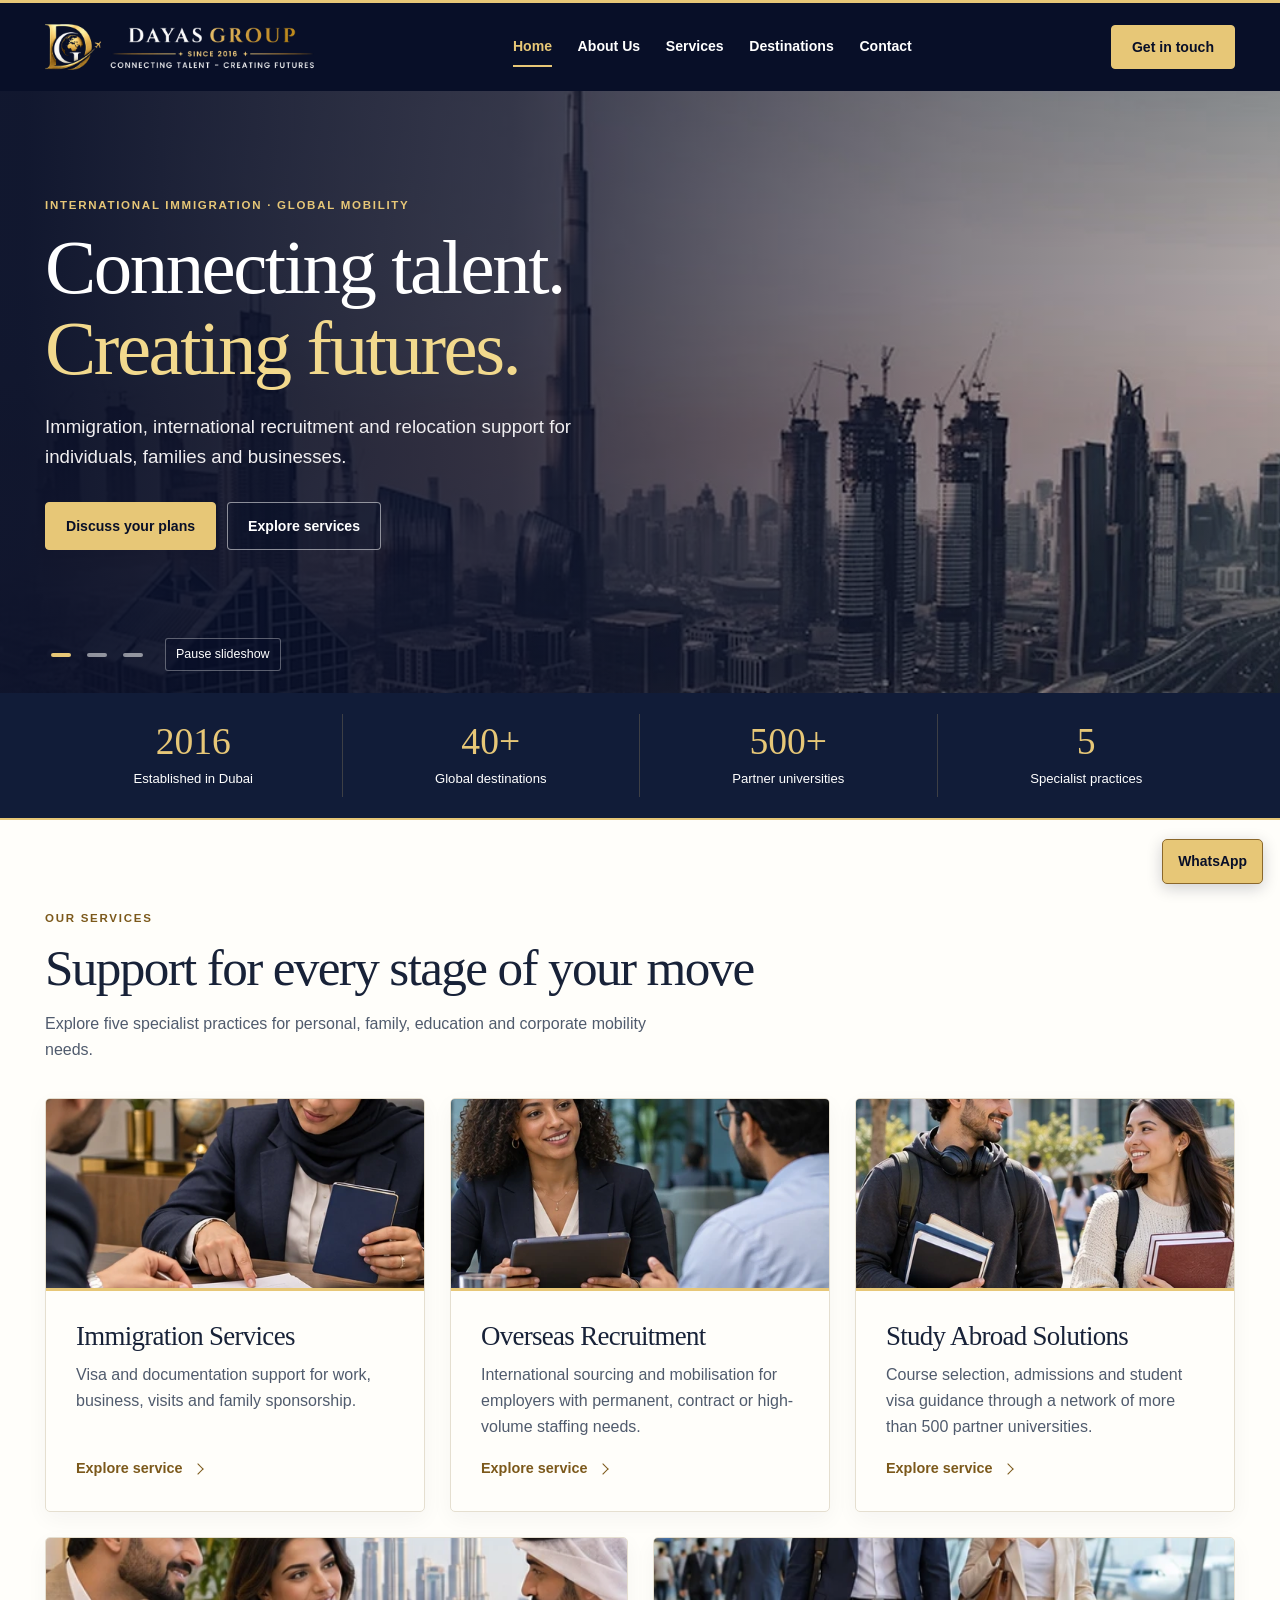
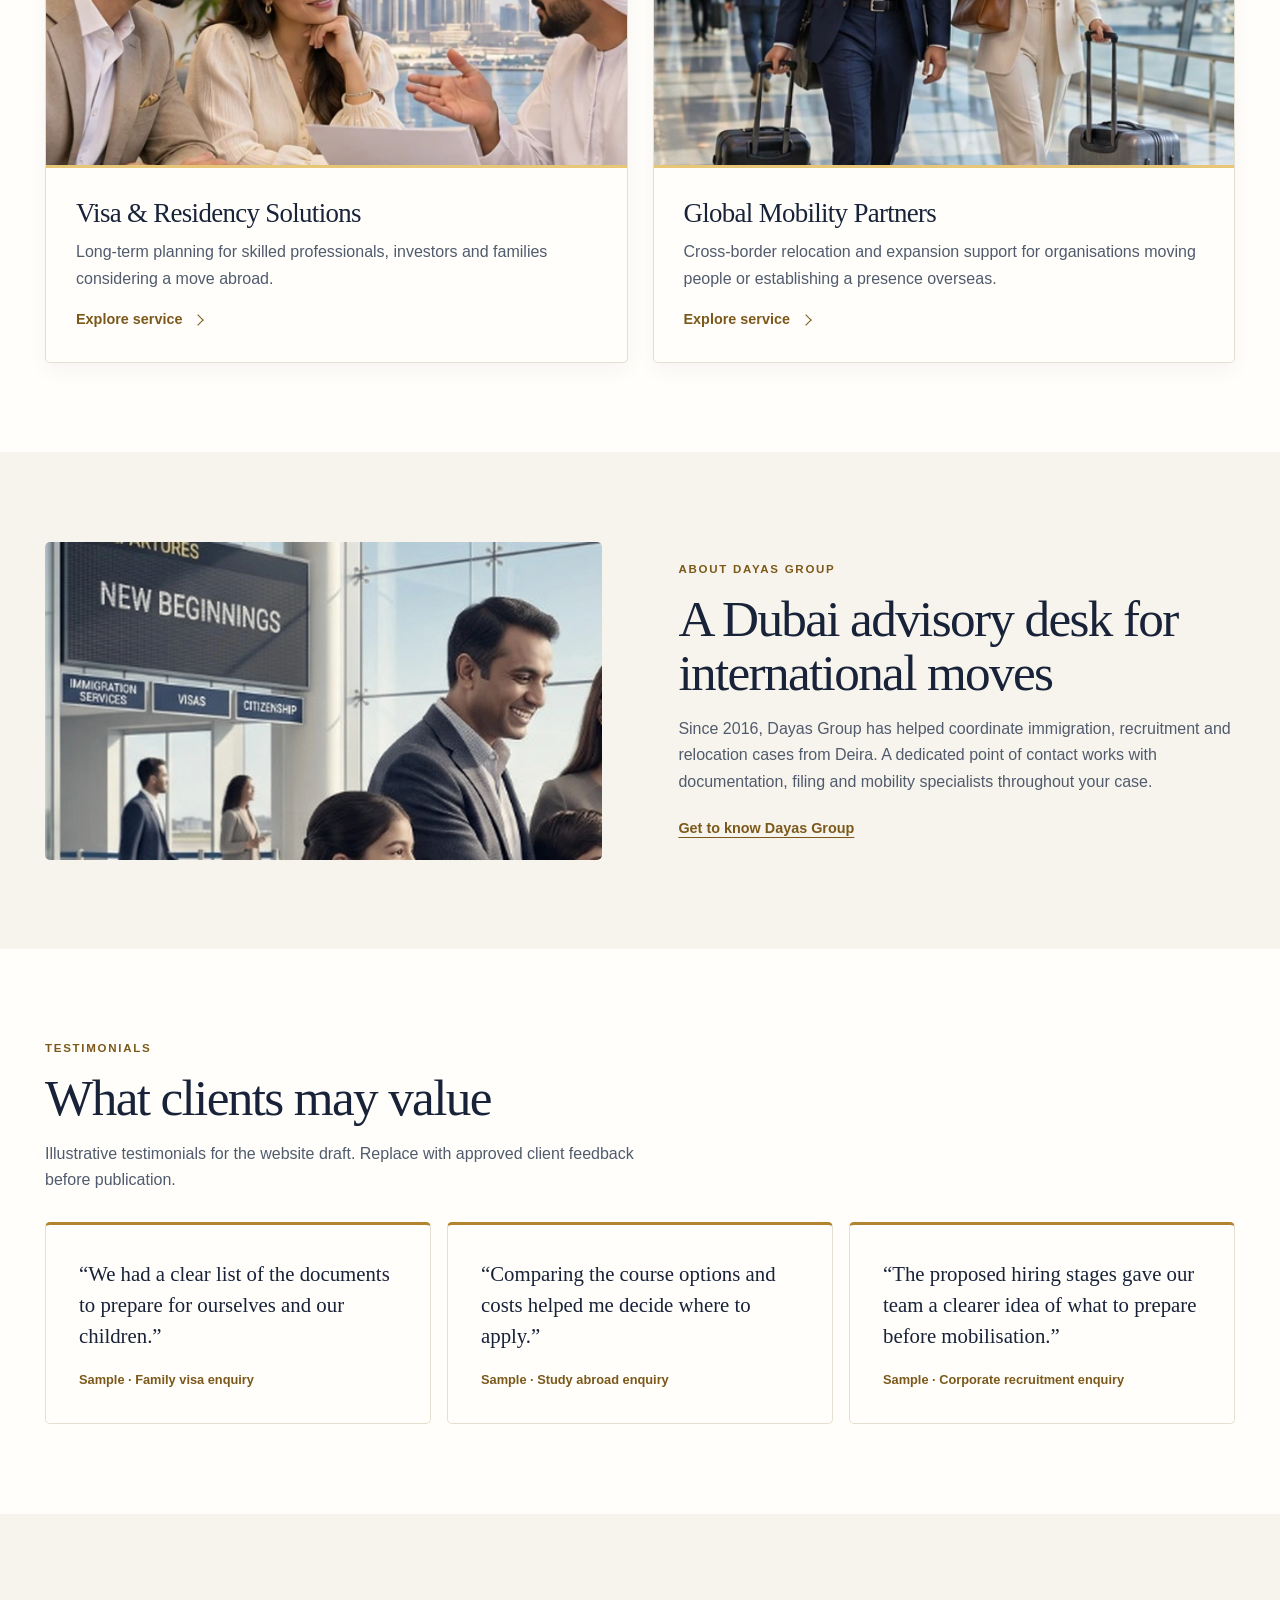
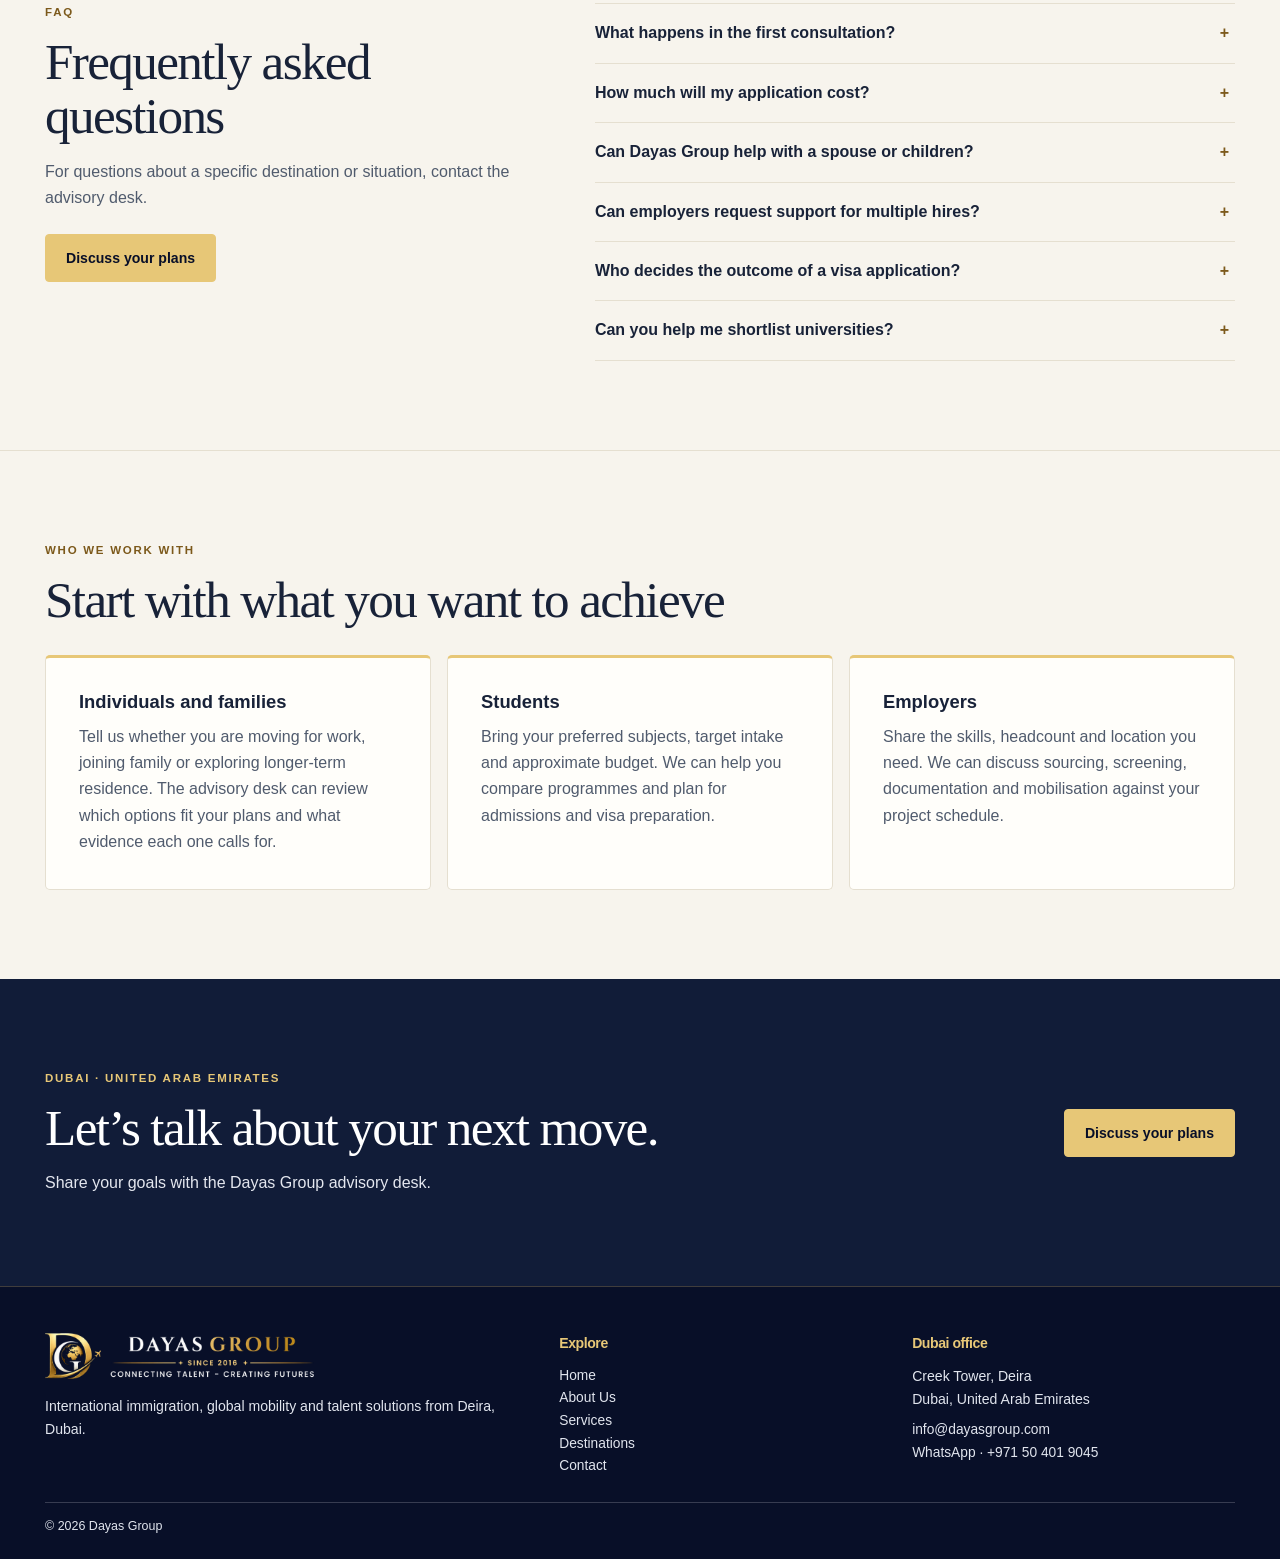
==== index.html @ 6173275f "Upload website files" ====
<!DOCTYPE html>
<html lang="en"><head><meta charset="utf-8"><meta name="viewport" content="width=device-width, initial-scale=1">
<title>Immigration, Recruitment &amp; Global Mobility | Dayas Group</title><meta name="description" content="Dayas Group provides immigration, overseas recruitment, study abroad, residency and global mobility support from Dubai.">
<meta name="theme-color" content="#080f28"><link rel="icon" href="assets/emblem.png"><link rel="stylesheet" href="styles.css"><script src="main.js" defer></script></head>
<body><a class="skip" href="#main">Skip to content</a>
<header class="header"><div class="wrap header-inner"><a class="brand" href="index.html"><img src="assets/logo.png" alt="Dayas Group" width="300" height="50"></a>
<button class="menu" type="button" aria-expanded="false" aria-controls="navigation">Menu</button>
<nav id="navigation" aria-label="Main navigation"><a href="index.html" aria-current="page">Home</a><a href="about.html">About Us</a><a href="services.html">Services</a><a href="destinations.html">Destinations</a><a href="contact.html">Contact</a></nav><a class="button header-cta" href="contact.html">Get in touch</a></div></header>
<main id="main"><section class="hero" aria-label="Dayas Group highlights" aria-roledescription="carousel"><div class="slide photo-dubai"><div class="wrap hero-content"><p class="eyebrow">International immigration · Global mobility</p><h1>Connecting talent.<br><em>Creating futures.</em></h1><p class="hero-copy">Immigration, international recruitment and relocation support for individuals, families and businesses.</p><div class="actions"><a class="button" href="contact.html">Discuss your plans</a><a class="button outline" href="services.html">Explore services</a></div></div></div><div class="slide photo-study" hidden><div class="wrap hero-content"><p class="eyebrow">Study abroad</p><h2>Find a university<br><em>that fits.</em></h2><p class="hero-copy">Explore courses, admissions and student visa support through a network of more than 500 partner universities.</p><div class="actions"><a class="button" href="contact.html">Discuss your plans</a><a class="button outline" href="services.html">Explore services</a></div></div></div><div class="slide photo-mobility" hidden><div class="wrap hero-content"><p class="eyebrow">Corporate mobility</p><h2>Move your team<br><em>across borders.</em></h2><p class="hero-copy">Coordinate international hiring, employee transfers and arrival support from a single advisory desk.</p><div class="actions"><a class="button" href="contact.html">Discuss your plans</a><a class="button outline" href="services.html">Explore services</a></div></div></div><div class="wrap slide-controls" hidden><div class="dots"><button type="button" data-slide="0" aria-label="Immigration and mobility"></button><button type="button" data-slide="1" aria-label="Study abroad"></button><button type="button" data-slide="2" aria-label="Corporate mobility"></button></div><button class="pause" type="button">Pause slideshow</button></div></section><section class="stats" aria-label="Dayas Group at a glance"><div class="wrap"><div><strong>2016</strong><span>Established in Dubai</span></div><div><strong>40+</strong><span>Global destinations</span></div><div><strong>500+</strong><span>Partner universities</span></div><div><strong>5</strong><span>Specialist practices</span></div></div></section><section class="section "><div class="wrap"><p class="eyebrow">Our services</p><h2>Support for every stage of your move</h2><p class="intro">Explore five specialist practices for personal, family, education and corporate mobility needs.</p><div class="practice-grid"><a class="practice-card" href="services.html#immigration"><img src="assets/practice-immigration.webp" alt="Passport and paperwork at an advisory desk" loading="lazy"><div class="practice-body"><h3>Immigration Services</h3><p>Visa and documentation support for work, business, visits and family sponsorship.</p><span>Explore service</span></div></a><a class="practice-card" href="services.html#recruitment"><img src="assets/practice-recruitment.webp" alt="Recruiter interviewing a candidate" loading="lazy"><div class="practice-body"><h3>Overseas Recruitment</h3><p>International sourcing and mobilisation for employers with permanent, contract or high-volume staffing needs.</p><span>Explore service</span></div></a><a class="practice-card" href="services.html#education"><img src="assets/practice-education.webp" alt="International students on a university campus" loading="lazy"><div class="practice-body"><h3>Study Abroad Solutions</h3><p>Course selection, admissions and student visa guidance through a network of more than 500 partner universities.</p><span>Explore service</span></div></a><a class="practice-card" href="services.html#residency"><img src="assets/practice-residency.webp" alt="Couple discussing residency paperwork with an adviser" loading="lazy"><div class="practice-body"><h3>Visa &amp; Residency Solutions</h3><p>Long-term planning for skilled professionals, investors and families considering a move abroad.</p><span>Explore service</span></div></a><a class="practice-card" href="services.html#mobility"><img src="assets/practice-mobility.webp" alt="Business travellers walking through an airport" loading="lazy"><div class="practice-body"><h3>Global Mobility Partners</h3><p>Cross-border relocation and expansion support for organisations moving people or establishing a presence overseas.</p><span>Explore service</span></div></a></div></div></section><section class="section soft"><div class="wrap"><div class="split"><img loading="lazy" src="assets/mobility.webp" alt="Travellers arriving at an international airport"><div><p class="eyebrow">About Dayas Group</p><h2>A Dubai advisory desk for international moves</h2><p class="intro">Since 2016, Dayas Group has helped coordinate immigration, recruitment and relocation cases from Deira. A dedicated point of contact works with documentation, filing and mobility specialists throughout your case.</p><a class="text-link" href="about.html">Get to know Dayas Group</a></div></div></div></section><section class="section "><div class="wrap"><p class="eyebrow">Testimonials</p><h2>What clients may value</h2><p class="intro">Illustrative testimonials for the website draft. Replace with approved client feedback before publication.</p><div class="quote-grid"><figure><blockquote>“We had a clear list of the documents to prepare for ourselves and our children.”</blockquote><figcaption>Sample · Family visa enquiry</figcaption></figure><figure><blockquote>“Comparing the course options and costs helped me decide where to apply.”</blockquote><figcaption>Sample · Study abroad enquiry</figcaption></figure><figure><blockquote>“The proposed hiring stages gave our team a clearer idea of what to prepare before mobilisation.”</blockquote><figcaption>Sample · Corporate recruitment enquiry</figcaption></figure></div></div></section><section class="section soft"><div class="wrap"><div class="faq-grid"><div><p class="eyebrow">FAQ</p><h2>Frequently asked questions</h2><p class="intro">For questions about a specific destination or situation, contact the advisory desk.</p><a class="button" href="contact.html">Discuss your plans</a></div><div class="accordions"><details><summary>What happens in the first consultation?</summary><p>The advisory desk asks about your destination, plans and background, then identifies what information is needed to assess suitable options.</p></details><details><summary>How much will my application cost?</summary><p>Costs depend on the route and the documentation involved. The proposed scope and the professional, government and third-party charges are outlined in writing before engagement.</p></details><details><summary>Can Dayas Group help with a spouse or children?</summary><p>Yes. The team can assess sponsorship or dependant options and explain the documents required for the destination you are considering.</p></details><details><summary>Can employers request support for multiple hires?</summary><p>Yes. The recruitment practice handles individual searches, specialist contract roles and larger workforce mobilisation assignments.</p></details><details><summary>Who decides the outcome of a visa application?</summary><p>The relevant authority makes the final decision. Timing depends on the route, completeness of the evidence and the authority’s processing schedule.</p></details><details><summary>Can you help me shortlist universities?</summary><p>Yes. The team can help compare programmes based on academic background, study plans and budget, then guide you through admissions and visa documentation.</p></details></div></div></div></section><section class="section soft"><div class="wrap"><p class="eyebrow">Who we work with</p><h2>Start with what you want to achieve</h2><div class="three editorial-grid"><article><h3>Individuals and families</h3><p>Tell us whether you are moving for work, joining family or exploring longer-term residence. The advisory desk can review which options fit your plans and what evidence each one calls for.</p></article><article><h3>Students</h3><p>Bring your preferred subjects, target intake and approximate budget. We can help you compare programmes and plan for admissions and visa preparation.</p></article><article><h3>Employers</h3><p>Share the skills, headcount and location you need. We can discuss sourcing, screening, documentation and mobilisation against your project schedule.</p></article></div></div></section><section class="section dark"><div class="wrap"><div class="callout"><div><p class="eyebrow">Dubai · United Arab Emirates</p><h2>Let’s talk about your next move.</h2><p class="intro">Share your goals with the Dayas Group advisory desk.</p></div><a class="button" href="contact.html">Discuss your plans</a></div></div></section></main>
<footer class="footer"><div class="wrap"><div class="footer-grid"><div><a class="brand" href="index.html"><img src="assets/logo.png" alt="Dayas Group" width="300" height="50"></a><p>International immigration, global mobility and talent solutions from Deira, Dubai.</p></div><div><h2>Explore</h2><nav aria-label="Footer navigation"><a href="index.html" aria-current="page">Home</a><a href="about.html">About Us</a><a href="services.html">Services</a><a href="destinations.html">Destinations</a><a href="contact.html">Contact</a></nav></div><div><h2>Dubai office</h2><p>Creek Tower, Deira<br>Dubai, United Arab Emirates</p><a href="mailto:info@dayasgroup.com">info@dayasgroup.com</a><a href="https://wa.me/971504019045" target="_blank" rel="noopener">WhatsApp · +971 50 401 9045</a></div></div><div class="footer-end">© <span data-year>2026</span> Dayas Group</div></div></footer>
<aside class="quick" aria-label="Quick contact"><a class="quick-call" href="tel:+971504019045">Call now</a><a href="https://wa.me/971504019045" target="_blank" rel="noopener">WhatsApp</a></aside>
</body></html>
---- styles.css ----
:root {
  --navy: #080f28;
  --navy-light: #111c38;
  --gold: #e7c777;
  --gold-deep: #7c591b;
  --ink: #182238;
  --muted: #505b6d;
  --paper: #fffefa;
  --soft: #f7f4ed;
  --line: #e5dfd0;
  --max: 1190px;
}
* { box-sizing: border-box; }
[hidden] { display: none !important; }
html { scroll-behavior: smooth; }
body { margin: 0; color: var(--ink); background: var(--paper); font-family: "DM Sans", Arial, sans-serif; line-height: 1.65; }
img { display: block; max-width: 100%; }
a { color: inherit; }
button, input, select, textarea { font: inherit; }
button { cursor: pointer; }
:focus-visible { outline: 3px solid #b38430; outline-offset: 4px; }
.wrap { width: min(calc(100% - 64px), var(--max)); margin-inline: auto; }
.skip { position: fixed; z-index: 8; top: 8px; left: 8px; background: white; padding: 10px 16px; transform: translateY(-160%); }
.skip:focus { transform: none; }
.header { background: var(--navy); color: #fff; border-top: 3px solid var(--gold); position: relative; z-index: 3; }
.header-inner { display: flex; align-items: center; justify-content: space-between; gap: 22px; min-height: 88px; }
.brand { display: inline-block; }
.brand img { width: clamp(190px, 21vw, 270px); height: auto; }
.header nav { display: flex; gap: clamp(14px, 2vw, 30px); }
.header nav a { position: relative; text-decoration: none; font-size: .88rem; font-weight: 600; padding: 12px 0; white-space: nowrap; }
.header nav a:hover, .header nav a[aria-current] { color: var(--gold); }
.header nav a[aria-current]::after { content: ""; position: absolute; height: 2px; background: var(--gold); bottom: 4px; left: 0; right: 0; }
.menu { display: none; background: transparent; border: 1px solid #ffffff45; color: white; border-radius: 4px; padding: 8px 12px; }
.button { display: inline-flex; gap: 12px; justify-content: center; align-items: center; background: var(--gold); color: var(--navy); padding: 12px 20px; min-height: 48px; border: 1px solid var(--gold); border-radius: 4px; font-weight: 700; font-size: .88rem; text-decoration: none; line-height: 1.3; }
.button:hover { background: #f7dfa2; border-color: #f7dfa2; }
.button.outline { background: #080f2855; color: #fff; border-color: #ffffff85; }
.button.outline:hover { background: #080f28bb; }
.header-cta { white-space: nowrap; min-height: 42px; }
h1, h2, h3, p, figure { margin: 0; }
h1, h2 { font-family: "Cormorant Garamond", Georgia, serif; font-weight: 500; line-height: 1.05; letter-spacing: -.032em; }
h1, .hero h2 { font-size: clamp(3rem, 6vw, 6.1rem); }
h2 { font-size: clamp(2.1rem, 4vw, 3.65rem); }
h3 { line-height: 1.24; font-size: 1.15rem; }
p + p { margin-top: 14px; }
.eyebrow { color: var(--gold-deep); text-transform: uppercase; letter-spacing: .15em; font-weight: 800; font-size: .72rem; margin-bottom: 13px; }
.intro { color: var(--muted); max-width: 68ch; margin-top: 16px; }
.hero { position: relative; background: var(--navy); color: #fff; }
.photo-dubai { --photo: url("assets/dubai.webp"); }
.photo-study { --photo: url("assets/study.webp"); }
.photo-mobility { --photo: url("assets/mobility.webp"); }
.slide, .page-hero { background: linear-gradient(90deg,#080f28f5 2%,#080f28cb 40%,#080f2868 75%,#080f2838), var(--photo) center / cover no-repeat; }
.slide { min-height: clamp(530px, 47vw, 710px); display: flex; align-items: center; }
.hero-content { padding-block: 68px 105px; }
.hero em { color: #f2d98d; font-style: normal; }
.hero .eyebrow, .page-hero .eyebrow, .dark .eyebrow { color: var(--gold); }
.hero-copy, .page-hero p:last-child { color: #f0eef0; max-width: 53ch; margin-top: 22px; font-size: clamp(1rem, 1.5vw, 1.17rem); }
.actions { display: flex; flex-wrap: wrap; gap: 11px; margin-top: 29px; }
.slide-controls { position: absolute; bottom: 21px; left: 50%; transform: translateX(-50%); display: flex; align-items: center; gap: 16px; }
.dots { display: flex; gap: 4px; }
.dots button { width: 32px; height: 34px; display: grid; place-items: center; padding: 0; background: transparent; border: 0; }
.dots button::before { content: ""; width: 20px; height: 4px; background: #ffffff88; border-radius: 3px; }
.dots button[aria-current="true"]::before { background: var(--gold); }
.pause { color: white; background: #080f2880; border: 1px solid #ffffff55; border-radius: 3px; padding: 5px 10px; font-size: .78rem; }
.page-hero { color: white; padding-block: clamp(66px, 10vw, 135px); }
.page-hero h1 { max-width: 950px; font-size: clamp(2.85rem, 5.5vw, 5.3rem); }
.stats { background: var(--navy-light); color: white; border-bottom: 2px solid var(--gold); }
.stats .wrap { display: grid; grid-template-columns: repeat(4, 1fr); padding-block: 21px; }
.stats .wrap > div { padding: 7px 20px; border-right: 1px solid #e7c77735; text-align: center; }
.stats .wrap > div:last-child { border: 0; }
.stats strong, .stats span { display: block; }
.stats strong { font: 2.35rem/1.1 Georgia, serif; color: var(--gold); }
.stats span { margin-top: 6px; font-size: .82rem; }
.section { padding-block: clamp(48px, 7vw, 96px); }
.soft { background: var(--soft); }
.dark { color: white; background: var(--navy-light); }
.dark .intro { color: #e4e7ef; }
.practice-grid, .quote-grid, .region-grid, .two, .three { display: grid; gap: 16px; margin-top: 28px; }
.practice-grid { grid-template-columns: repeat(6, 1fr); }
.practice-card { grid-column: span 2; text-decoration: none; display: flex; flex-direction: column; min-height: 180px; }
.practice-card:nth-child(n+4) { grid-column: span 3; }
.practice-card, .region-grid article, .two article, .three article, figure, .enquiry { border: 1px solid var(--line); background: var(--paper); border-radius: 5px; padding: clamp(18px, 2.6vw, 33px); }
.practice-card:hover { border-color: #b38430; background: var(--soft); }
.practice-card p, .region-grid p, .two p, .three p, .steps p, .service-detail p { color: var(--muted); margin-top: 10px; }
.practice-card span { margin-top: auto; padding-top: 16px; }
.text-link, .practice-card span { color: var(--gold-deep); font-weight: 750; font-size: .9rem; text-underline-offset: 4px; }
.split, .faq-grid, .contact-grid, .callout, .service-detail { display: grid; grid-template-columns: 1fr 1fr; align-items: center; gap: clamp(24px, 6vw, 78px); }
.split img { width: 100%; aspect-ratio: 1.75; object-fit: cover; border-radius: 5px; }
.split .text-link, .split .button, .faq-grid .button { margin-top: 22px; display: inline-flex; }
.split p:not(.eyebrow) { color: var(--muted); }
.quote-grid, .three { grid-template-columns: repeat(3, 1fr); }
figure { border-top: 3px solid #b38430; }
blockquote { margin: 0; font: 1.3rem/1.5 Georgia, serif; }
figcaption { margin-top: 18px; color: var(--gold-deep); font-size: .8rem; font-weight: 700; }
.faq-grid { align-items: start; grid-template-columns: .85fr 1.15fr; }
details { border-bottom: 1px solid var(--line); }
details:first-child { border-top: 1px solid var(--line); }
summary { position: relative; list-style: none; cursor: pointer; font-weight: 700; padding: 16px 32px 16px 0; }
summary::-webkit-details-marker { display: none; }
summary::after { content: "+"; position: absolute; right: 6px; color: var(--gold-deep); }
details[open] summary::after { content: "−"; }
details p { color: var(--muted); padding-bottom: 17px; }
.callout { grid-template-columns: 1fr auto; }
.two { grid-template-columns: repeat(2, 1fr); margin-top: 0; }
.two h2 { font-size: clamp(1.8rem, 3vw, 2.5rem); }
.steps { padding-left: 24px; margin: 28px 0 0; display: grid; gap: 18px; }
.steps li { padding: 0 0 16px 12px; border-bottom: 1px solid var(--line); }
.steps li::marker { color: var(--gold-deep); font-weight: 800; }
.jump { display: flex; flex-wrap: wrap; gap: 9px; margin-bottom: 24px; }
.jump a { text-decoration: none; font-weight: 700; font-size: .86rem; padding: 8px 12px; background: var(--soft); border: 1px solid var(--line); border-radius: 4px; }
.jump a:hover { border-color: #b38430; }
.service-detail { border-top: 1px solid var(--line); padding: 30px 0; align-items: start; scroll-margin-top: 20px; }
.service-detail:last-child { border-bottom: 1px solid var(--line); }
.service-detail h2 { font-size: clamp(1.85rem, 3vw, 2.7rem); }
.service-detail ul { padding-left: 20px; }
.region-grid { grid-template-columns: repeat(4, 1fr); }
.contact-grid { grid-template-columns: .85fr 1.15fr; align-items: start; }
address { display: grid; gap: 5px; font-style: normal; margin: 20px 0; overflow-wrap: anywhere; }
address strong:not(:first-child) { margin-top: 10px; }
.enquiry h2 { font-size: clamp(1.8rem, 3vw, 2.5rem); }
.enquiry p { margin-top: 12px; color: var(--muted); }
.enquiry label { display: block; font-weight: 700; font-size: .9rem; margin-top: 14px; min-width: 0; }
.enquiry input, .enquiry textarea, .enquiry select { display: block; width: 100%; margin-top: 5px; padding: 9px 11px; background: white; color: var(--ink); border: 1px solid #aca89e; border-radius: 4px; }
.enquiry textarea { resize: vertical; }
.enquiry button { margin-top: 16px; }
.form-row { display: grid; grid-template-columns: 1fr 1fr; gap: 12px; }
.footer { padding: 46px 0 22px; background: var(--navy); color: #e1e5ee; border-top: 1px solid #e7c77740; }
.footer-grid { display: grid; grid-template-columns: 1.5fr 1fr 1fr; gap: 30px; }
.footer h2 { font: 700 .88rem/1.5 Arial, sans-serif; color: var(--gold); margin-bottom: 10px; }
.footer a:not(.brand) { display: block; font-size: .86rem; text-decoration: none; overflow-wrap: anywhere; }
.footer a:hover { color: var(--gold); }
.footer p { font-size: .88rem; margin: 8px 0; }
.footer-end { margin-top: 24px; padding-top: 13px; border-top: 1px solid #ffffff30; font-size: .78rem; }
.quick { display: flex; gap: 8px; position: fixed; z-index: 4; right: 17px; bottom: max(16px, env(safe-area-inset-bottom)); }
.quick a { padding: 10px 15px; min-height: 44px; background: var(--gold); border: 1px solid #8b682b; color: var(--navy); border-radius: 5px; box-shadow: 0 4px 16px #080f2833; text-decoration: none; font-size: .87rem; font-weight: 800; white-space: nowrap; }
.quick .quick-call { display: none; background: var(--navy); color: white; }
@media (max-width: 1024px) {
  body { padding-bottom: 73px; background: var(--navy); }
  main { background: var(--paper); }
  .header-cta { display: none; }
  .quick .quick-call { display: inline-flex; align-items: center; }
  .region-grid { grid-template-columns: repeat(2, 1fr); }
}
@media (max-width: 760px) {
  .wrap { width: calc(100% - 36px); }
  .header-inner { min-height: 72px; flex-wrap: wrap; }
  .header nav { width: 100%; flex-wrap: wrap; gap: 8px 18px; }
  .js .menu { display: block; }
  .js .header nav { display: none; position: absolute; inset: 100% 0 auto; padding: 10px 18px 17px; background: var(--navy); border-bottom: 1px solid var(--gold); }
  .js .header nav.open { display: grid; }
  .header nav a { padding: 9px 6px; }
  .header nav a[aria-current]::after { right: auto; width: 30px; left: 6px; }
  .slide, .page-hero { background-image: linear-gradient(90deg,#080f28ee,#080f28a0), var(--photo); }
  .slide { min-height: 505px; }
  .stats .wrap { grid-template-columns: repeat(2, 1fr); gap: 13px 0; }
  .stats .wrap > div:nth-child(2) { border: 0; }
  .practice-grid, .quote-grid, .two, .three, .split, .faq-grid, .contact-grid, .service-detail, .callout { grid-template-columns: 1fr; }
  .practice-card, .practice-card:nth-child(n+4) { grid-column: auto; min-height: 0; }
  .callout .button { justify-self: start; }
  .footer-grid { grid-template-columns: 1fr 1fr; }
  .footer-grid > :first-child { grid-column: 1 / -1; }
}
@media (max-width: 380px) {
  .form-row, .region-grid { grid-template-columns: 1fr; }
  .actions { gap: 8px; }
  .actions .button { padding-inline: 12px; }
}
@media (prefers-reduced-motion: reduce) { html { scroll-behavior: auto; } }

/* Photo-led practice grids */
.practice-grid { gap: clamp(14px, 2vw, 25px); margin-top: 34px; }
.practice-card {
  padding: 0;
  overflow: hidden;
  box-shadow: 0 7px 22px #080f280b;
  transition: box-shadow .2s ease, border-color .2s ease;
}
.practice-card:hover { box-shadow: 0 12px 28px #080f281a; }
.practice-card > img, .service-detail > img { width: 100%; object-fit: cover; aspect-ratio: 2 / 1; }
.practice-card:nth-child(n+4) > img { aspect-ratio: 2.55 / 1; }
.practice-body {
  flex: 1;
  display: flex;
  flex-direction: column;
  padding: clamp(18px, 2.4vw, 30px);
  border-top: 3px solid var(--gold);
}
.practice-body h3 {
  font: 500 clamp(1.4rem, 2.1vw, 1.85rem)/1.15 Georgia, serif;
  letter-spacing: -.025em;
}
.practice-body span { display: flex; align-items: center; gap: 12px; }
.practice-body span::after {
  content: "";
  width: 7px;
  height: 7px;
  border-top: 1px solid currentColor;
  border-right: 1px solid currentColor;
  transform: rotate(45deg);
}
.service-list { display: grid; grid-template-columns: repeat(2, minmax(0, 1fr)); gap: clamp(15px, 2vw, 26px); }
.service-detail, .service-detail:last-child {
  display: flex;
  flex-direction: column;
  align-items: stretch;
  gap: 0;
  padding: 0;
  overflow: hidden;
  border: 1px solid var(--line);
  border-radius: 6px;
  background: var(--paper);
  box-shadow: 0 7px 24px #080f280c;
}
.service-body { display: flex; flex-direction: column; gap: 22px; padding: clamp(18px, 2.8vw, 34px); border-top: 3px solid var(--gold); flex: 1; }
.service-body > :last-child { margin-top: auto; padding-top: 16px; border-top: 1px solid var(--line); }
.service-body li::marker { color: var(--gold-deep); }
.service-detail:target { border-color: #b38430; box-shadow: 0 0 0 2px #e7c77766; }
.feature-point { margin-top: 20px; padding-left: 16px; border-left: 2px solid var(--gold); }
.feature-point p { margin-top: 5px; }
.content-feature img { aspect-ratio: 1.3; }
.editorial-grid article { border-top: 3px solid var(--gold); }
main > .soft + .soft { border-top: 1px solid var(--line); }
@media (max-width: 760px) {
  .service-list { grid-template-columns: 1fr; }
  .practice-card:nth-child(n+4) > img { aspect-ratio: 2 / 1; }
}
@media (prefers-reduced-motion: reduce) { .practice-card { transition: none; } }

/* Destination photography */
.region-grid article {
  padding: 0;
  overflow: hidden;
  box-shadow: 0 7px 22px #080f280b;
}
.region-grid img {
  width: 100%;
  height: auto;
  aspect-ratio: 4 / 3;
  object-fit: cover;
  object-position: center 25%;
}
.region-body {
  padding: clamp(14px, 2vw, 26px);
  border-top: 3px solid var(--gold);
}
.region-body h3 {
  font: 500 clamp(1.25rem, 2vw, 1.65rem)/1.12 Georgia, serif;
}
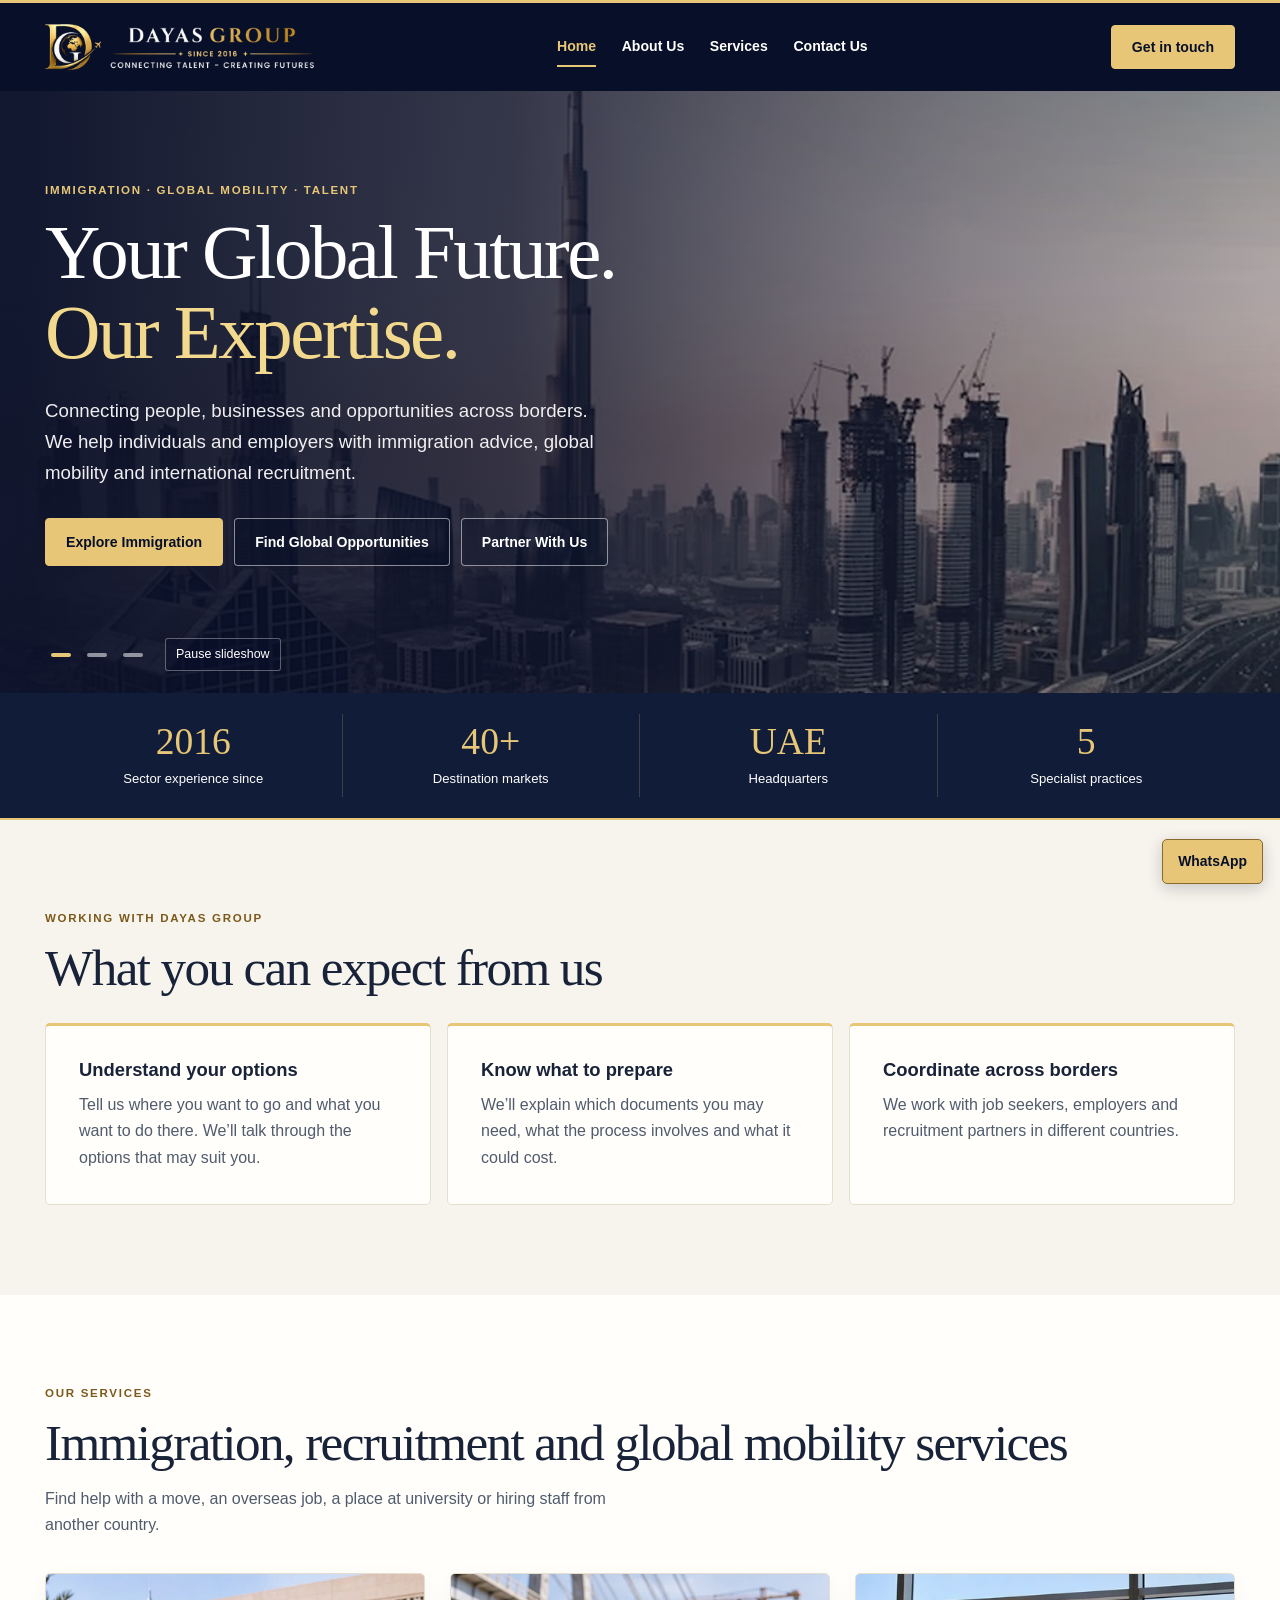
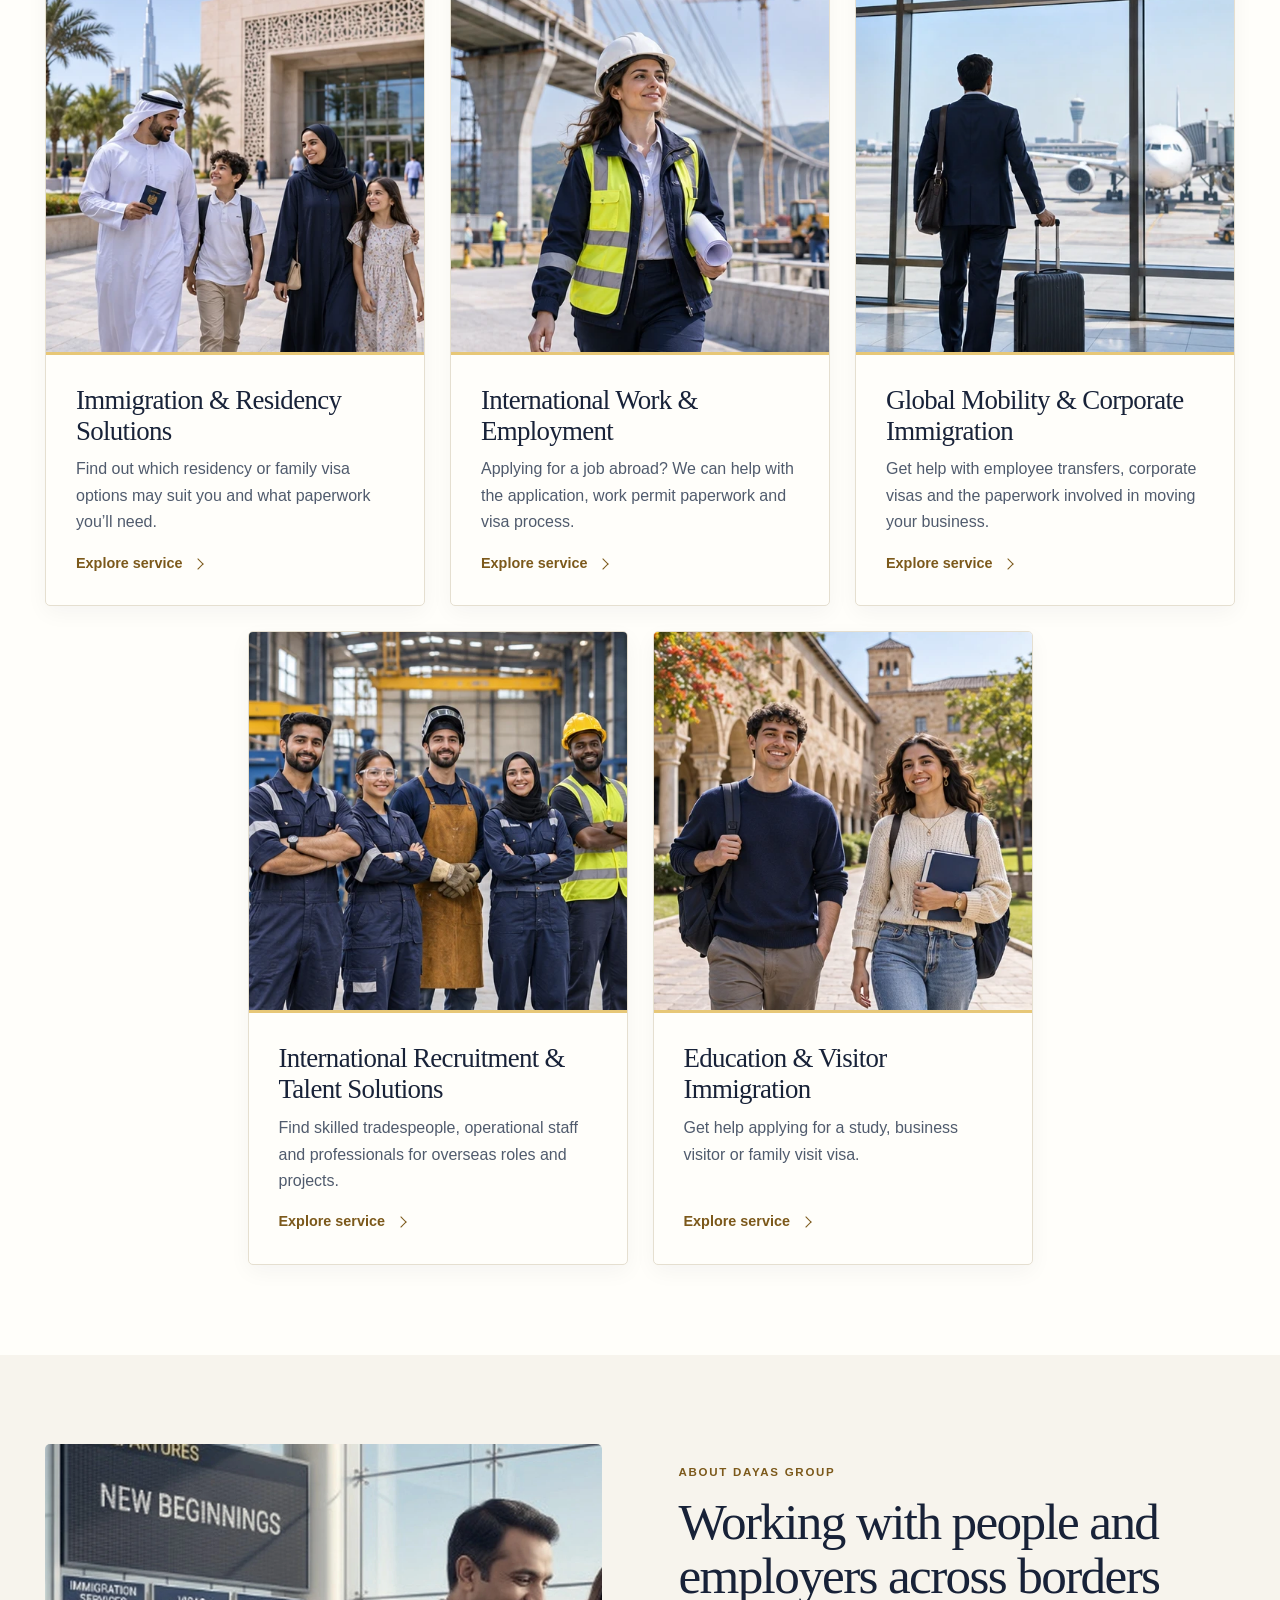
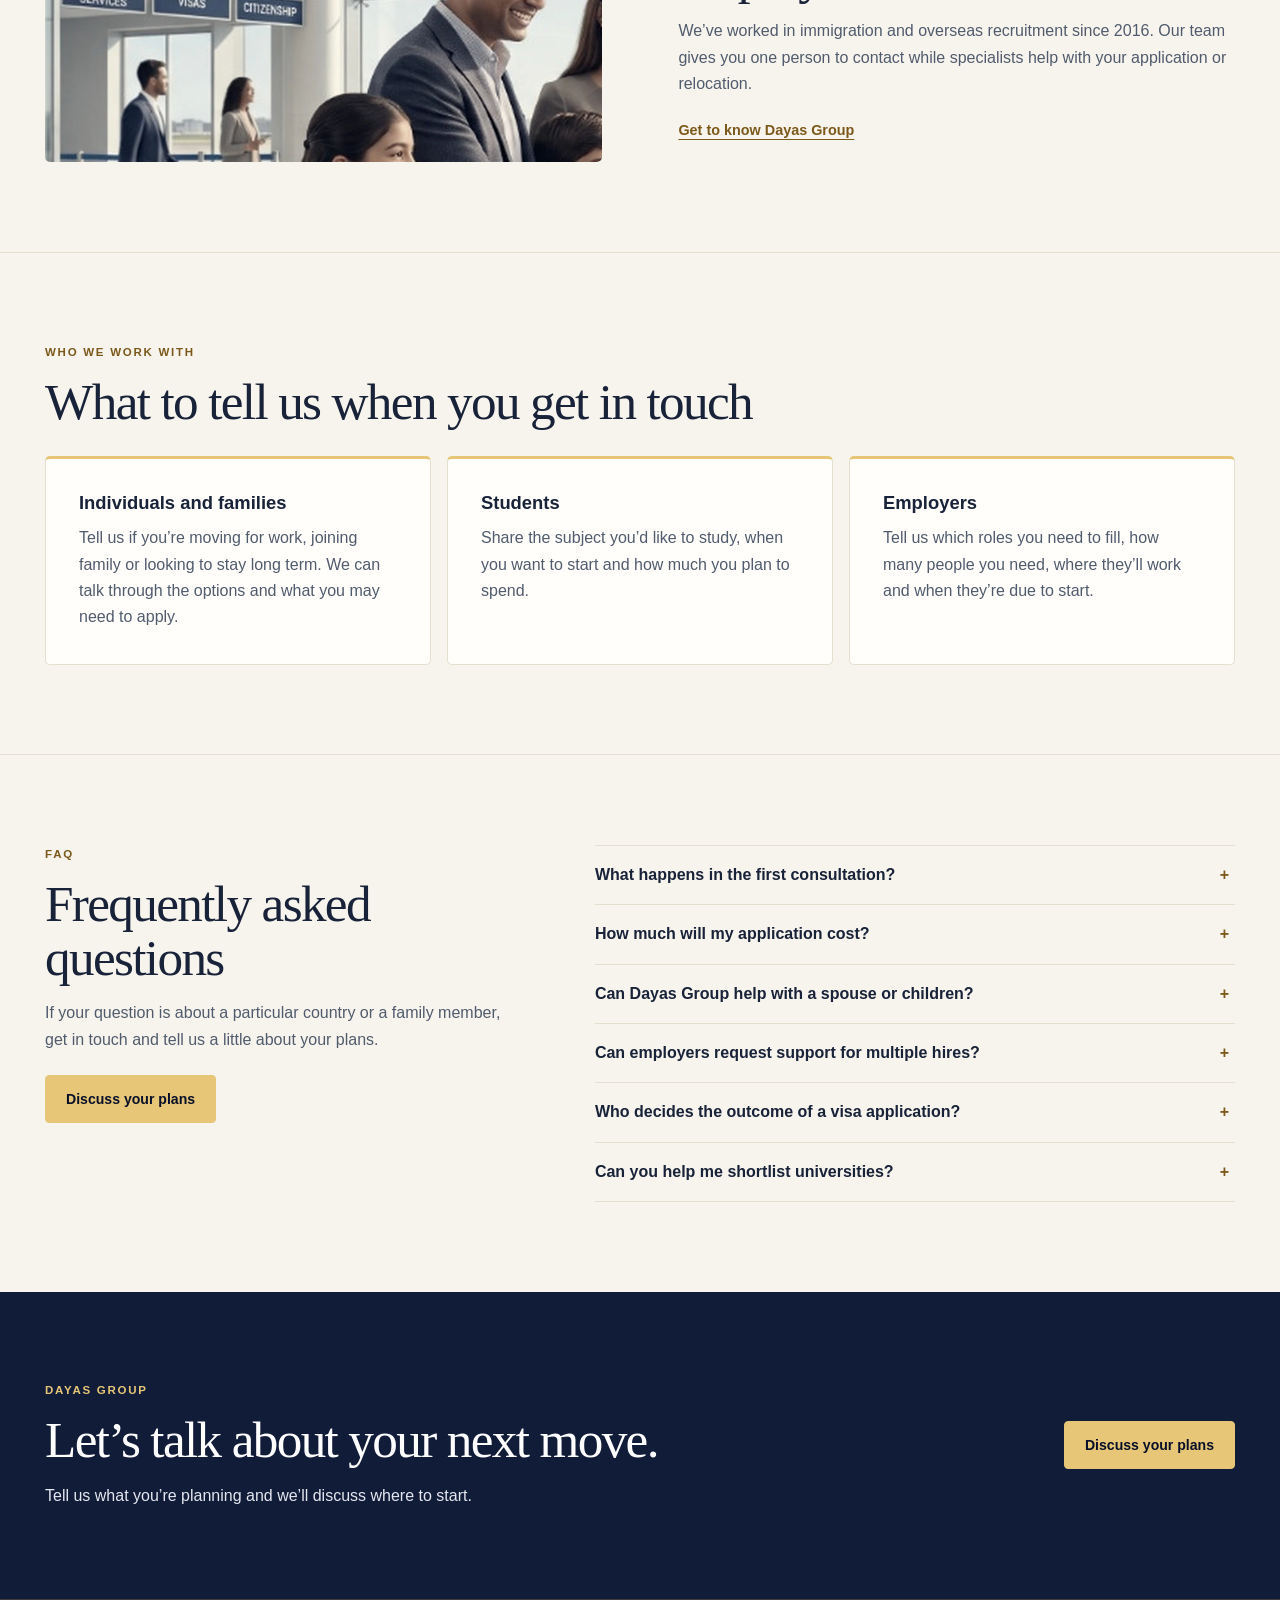
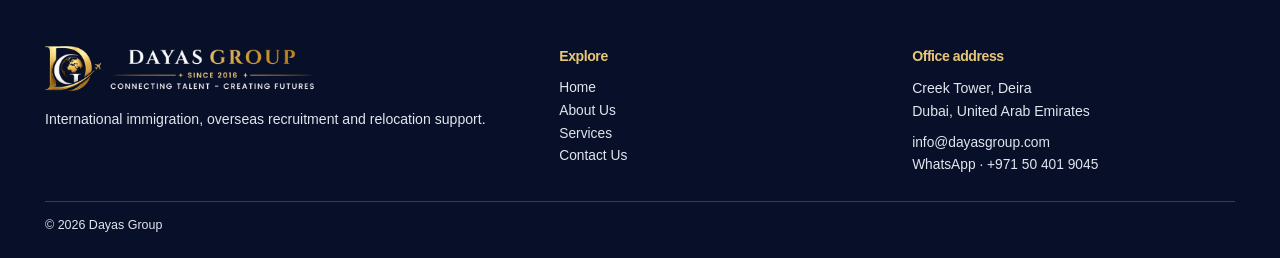
==== commit 0ae9a86d: "Upload website files" ====
--- a/index.html
+++ b/index.html
@@ -1,12 +1,12 @@
-<!DOCTYPE html>
+<!doctype html>
 <html lang="en"><head><meta charset="utf-8"><meta name="viewport" content="width=device-width, initial-scale=1">
-<title>Immigration, Recruitment &amp; Global Mobility | Dayas Group</title><meta name="description" content="Dayas Group provides immigration, overseas recruitment, study abroad, residency and global mobility support from Dubai.">
-<meta name="theme-color" content="#080f28"><link rel="icon" href="assets/emblem.png"><link rel="stylesheet" href="styles.css"><script src="main.js" defer></script></head>
+<title>International Immigration, Global Mobility &amp; Recruitment | Dayas Group</title><meta name="description" content="Planning a move or hiring overseas? Dayas Group can help with immigration, work visas, international recruitment and employee relocation.">
+<meta name="theme-color" content="#080f28"><link rel="icon" href="assets/emblem.png"><link rel="stylesheet" href="styles.css"><script src="main.js" defer></script><meta property="og:type" content="website"><meta property="og:title" content="International Immigration, Global Mobility &amp; Recruitment | Dayas Group"><meta property="og:description" content="Planning a move or hiring overseas? Dayas Group can help with immigration, work visas, international recruitment and employee relocation."><meta property="og:site_name" content="Dayas Group"><link rel="canonical" href="https://www.dayasgroup.com/"><meta property="og:url" content="https://www.dayasgroup.com/"><meta property="og:image" content="https://www.dayasgroup.com/assets/dayas-social.jpg"><meta property="og:image:width" content="1200"><meta property="og:image:height" content="630"><meta property="og:image:alt" content="Illustration of an immigration consultation"><meta property="og:locale" content="en_AE"><meta name="robots" content="index, follow, max-image-preview:large"><meta name="twitter:card" content="summary_large_image"><meta name="twitter:title" content="International Immigration, Global Mobility &amp; Recruitment | Dayas Group"><meta name="twitter:description" content="Planning a move or hiring overseas? Dayas Group can help with immigration, work visas, international recruitment and employee relocation."><meta name="twitter:image" content="https://www.dayasgroup.com/assets/dayas-social.jpg"><meta name="twitter:image:alt" content="Illustration of an immigration consultation"><script type="application/ld+json">{"@context": "https://schema.org", "@graph": [{"@type": "Organization", "@id": "https://www.dayasgroup.com/#organization", "name": "Dayas Group", "url": "https://www.dayasgroup.com/", "logo": "https://www.dayasgroup.com/assets/logo.png", "telephone": "+971504019045", "email": "info@dayasgroup.com", "address": {"@type": "PostalAddress", "streetAddress": "Creek Tower, Deira", "addressLocality": "Dubai", "addressCountry": "AE"}}, {"@type": "WebSite", "@id": "https://www.dayasgroup.com/#website", "name": "Dayas Group", "url": "https://www.dayasgroup.com/", "publisher": {"@id": "https://www.dayasgroup.com/#organization"}, "inLanguage": "en"}, {"@type": "WebPage", "@id": "https://www.dayasgroup.com/#webpage", "url": "https://www.dayasgroup.com/", "name": "International Immigration, Global Mobility & Recruitment | Dayas Group", "description": "Planning a move or hiring overseas? Dayas Group can help with immigration, work visas, international recruitment and employee relocation.", "isPartOf": {"@id": "https://www.dayasgroup.com/#website"}, "about": {"@id": "https://www.dayasgroup.com/#organization"}, "inLanguage": "en"}]}</script></head>
 <body><a class="skip" href="#main">Skip to content</a>
 <header class="header"><div class="wrap header-inner"><a class="brand" href="index.html"><img src="assets/logo.png" alt="Dayas Group" width="300" height="50"></a>
 <button class="menu" type="button" aria-expanded="false" aria-controls="navigation">Menu</button>
-<nav id="navigation" aria-label="Main navigation"><a href="index.html" aria-current="page">Home</a><a href="about.html">About Us</a><a href="services.html">Services</a><a href="destinations.html">Destinations</a><a href="contact.html">Contact</a></nav><a class="button header-cta" href="contact.html">Get in touch</a></div></header>
-<main id="main"><section class="hero" aria-label="Dayas Group highlights" aria-roledescription="carousel"><div class="slide photo-dubai"><div class="wrap hero-content"><p class="eyebrow">International immigration · Global mobility</p><h1>Connecting talent.<br><em>Creating futures.</em></h1><p class="hero-copy">Immigration, international recruitment and relocation support for individuals, families and businesses.</p><div class="actions"><a class="button" href="contact.html">Discuss your plans</a><a class="button outline" href="services.html">Explore services</a></div></div></div><div class="slide photo-study" hidden><div class="wrap hero-content"><p class="eyebrow">Study abroad</p><h2>Find a university<br><em>that fits.</em></h2><p class="hero-copy">Explore courses, admissions and student visa support through a network of more than 500 partner universities.</p><div class="actions"><a class="button" href="contact.html">Discuss your plans</a><a class="button outline" href="services.html">Explore services</a></div></div></div><div class="slide photo-mobility" hidden><div class="wrap hero-content"><p class="eyebrow">Corporate mobility</p><h2>Move your team<br><em>across borders.</em></h2><p class="hero-copy">Coordinate international hiring, employee transfers and arrival support from a single advisory desk.</p><div class="actions"><a class="button" href="contact.html">Discuss your plans</a><a class="button outline" href="services.html">Explore services</a></div></div></div><div class="wrap slide-controls" hidden><div class="dots"><button type="button" data-slide="0" aria-label="Immigration and mobility"></button><button type="button" data-slide="1" aria-label="Study abroad"></button><button type="button" data-slide="2" aria-label="Corporate mobility"></button></div><button class="pause" type="button">Pause slideshow</button></div></section><section class="stats" aria-label="Dayas Group at a glance"><div class="wrap"><div><strong>2016</strong><span>Established in Dubai</span></div><div><strong>40+</strong><span>Global destinations</span></div><div><strong>500+</strong><span>Partner universities</span></div><div><strong>5</strong><span>Specialist practices</span></div></div></section><section class="section "><div class="wrap"><p class="eyebrow">Our services</p><h2>Support for every stage of your move</h2><p class="intro">Explore five specialist practices for personal, family, education and corporate mobility needs.</p><div class="practice-grid"><a class="practice-card" href="services.html#immigration"><img src="assets/practice-immigration.webp" alt="Passport and paperwork at an advisory desk" loading="lazy"><div class="practice-body"><h3>Immigration Services</h3><p>Visa and documentation support for work, business, visits and family sponsorship.</p><span>Explore service</span></div></a><a class="practice-card" href="services.html#recruitment"><img src="assets/practice-recruitment.webp" alt="Recruiter interviewing a candidate" loading="lazy"><div class="practice-body"><h3>Overseas Recruitment</h3><p>International sourcing and mobilisation for employers with permanent, contract or high-volume staffing needs.</p><span>Explore service</span></div></a><a class="practice-card" href="services.html#education"><img src="assets/practice-education.webp" alt="International students on a university campus" loading="lazy"><div class="practice-body"><h3>Study Abroad Solutions</h3><p>Course selection, admissions and student visa guidance through a network of more than 500 partner universities.</p><span>Explore service</span></div></a><a class="practice-card" href="services.html#residency"><img src="assets/practice-residency.webp" alt="Couple discussing residency paperwork with an adviser" loading="lazy"><div class="practice-body"><h3>Visa &amp; Residency Solutions</h3><p>Long-term planning for skilled professionals, investors and families considering a move abroad.</p><span>Explore service</span></div></a><a class="practice-card" href="services.html#mobility"><img src="assets/practice-mobility.webp" alt="Business travellers walking through an airport" loading="lazy"><div class="practice-body"><h3>Global Mobility Partners</h3><p>Cross-border relocation and expansion support for organisations moving people or establishing a presence overseas.</p><span>Explore service</span></div></a></div></div></section><section class="section soft"><div class="wrap"><div class="split"><img loading="lazy" src="assets/mobility.webp" alt="Travellers arriving at an international airport"><div><p class="eyebrow">About Dayas Group</p><h2>A Dubai advisory desk for international moves</h2><p class="intro">Since 2016, Dayas Group has helped coordinate immigration, recruitment and relocation cases from Deira. A dedicated point of contact works with documentation, filing and mobility specialists throughout your case.</p><a class="text-link" href="about.html">Get to know Dayas Group</a></div></div></div></section><section class="section "><div class="wrap"><p class="eyebrow">Testimonials</p><h2>What clients may value</h2><p class="intro">Illustrative testimonials for the website draft. Replace with approved client feedback before publication.</p><div class="quote-grid"><figure><blockquote>“We had a clear list of the documents to prepare for ourselves and our children.”</blockquote><figcaption>Sample · Family visa enquiry</figcaption></figure><figure><blockquote>“Comparing the course options and costs helped me decide where to apply.”</blockquote><figcaption>Sample · Study abroad enquiry</figcaption></figure><figure><blockquote>“The proposed hiring stages gave our team a clearer idea of what to prepare before mobilisation.”</blockquote><figcaption>Sample · Corporate recruitment enquiry</figcaption></figure></div></div></section><section class="section soft"><div class="wrap"><div class="faq-grid"><div><p class="eyebrow">FAQ</p><h2>Frequently asked questions</h2><p class="intro">For questions about a specific destination or situation, contact the advisory desk.</p><a class="button" href="contact.html">Discuss your plans</a></div><div class="accordions"><details><summary>What happens in the first consultation?</summary><p>The advisory desk asks about your destination, plans and background, then identifies what information is needed to assess suitable options.</p></details><details><summary>How much will my application cost?</summary><p>Costs depend on the route and the documentation involved. The proposed scope and the professional, government and third-party charges are outlined in writing before engagement.</p></details><details><summary>Can Dayas Group help with a spouse or children?</summary><p>Yes. The team can assess sponsorship or dependant options and explain the documents required for the destination you are considering.</p></details><details><summary>Can employers request support for multiple hires?</summary><p>Yes. The recruitment practice handles individual searches, specialist contract roles and larger workforce mobilisation assignments.</p></details><details><summary>Who decides the outcome of a visa application?</summary><p>The relevant authority makes the final decision. Timing depends on the route, completeness of the evidence and the authority’s processing schedule.</p></details><details><summary>Can you help me shortlist universities?</summary><p>Yes. The team can help compare programmes based on academic background, study plans and budget, then guide you through admissions and visa documentation.</p></details></div></div></div></section><section class="section soft"><div class="wrap"><p class="eyebrow">Who we work with</p><h2>Start with what you want to achieve</h2><div class="three editorial-grid"><article><h3>Individuals and families</h3><p>Tell us whether you are moving for work, joining family or exploring longer-term residence. The advisory desk can review which options fit your plans and what evidence each one calls for.</p></article><article><h3>Students</h3><p>Bring your preferred subjects, target intake and approximate budget. We can help you compare programmes and plan for admissions and visa preparation.</p></article><article><h3>Employers</h3><p>Share the skills, headcount and location you need. We can discuss sourcing, screening, documentation and mobilisation against your project schedule.</p></article></div></div></section><section class="section dark"><div class="wrap"><div class="callout"><div><p class="eyebrow">Dubai · United Arab Emirates</p><h2>Let’s talk about your next move.</h2><p class="intro">Share your goals with the Dayas Group advisory desk.</p></div><a class="button" href="contact.html">Discuss your plans</a></div></div></section></main>
-<footer class="footer"><div class="wrap"><div class="footer-grid"><div><a class="brand" href="index.html"><img src="assets/logo.png" alt="Dayas Group" width="300" height="50"></a><p>International immigration, global mobility and talent solutions from Deira, Dubai.</p></div><div><h2>Explore</h2><nav aria-label="Footer navigation"><a href="index.html" aria-current="page">Home</a><a href="about.html">About Us</a><a href="services.html">Services</a><a href="destinations.html">Destinations</a><a href="contact.html">Contact</a></nav></div><div><h2>Dubai office</h2><p>Creek Tower, Deira<br>Dubai, United Arab Emirates</p><a href="mailto:info@dayasgroup.com">info@dayasgroup.com</a><a href="https://wa.me/971504019045" target="_blank" rel="noopener">WhatsApp · +971 50 401 9045</a></div></div><div class="footer-end">© <span data-year>2026</span> Dayas Group</div></div></footer>
+<nav id="navigation" aria-label="Main navigation"><a href="index.html" aria-current="page">Home</a><a href="about.html">About Us</a><a href="services.html">Services</a><a href="contact.html">Contact Us</a></nav><a class="button header-cta" href="contact.html">Get in touch</a></div></header>
+<main id="main"><section class="hero" aria-label="Dayas Group highlights" aria-roledescription="carousel"><div class="slide photo-skyline"><div class="wrap hero-content"><p class="eyebrow">Immigration · Global Mobility · Talent</p><h1>Your Global Future.<br><em>Our Expertise.</em></h1><p class="hero-copy">Connecting people, businesses and opportunities across borders. We help individuals and employers with immigration advice, global mobility and international recruitment.</p><div class="actions"><a class="button" href="services.html#immigration">Explore Immigration</a><a class="button outline" href="services.html#employment">Find Global Opportunities</a><a class="button outline" href="contact.html?service=recruitment">Partner With Us</a></div></div></div><div class="slide photo-study" hidden=""><div class="wrap hero-content"><p class="eyebrow">Study abroad</p><h2>Find a university<br><em>that fits.</em></h2><p class="hero-copy">We can help you compare universities and colleges, apply for a place and prepare your student visa documents.</p><div class="actions"><a class="button" href="services.html#immigration">Explore Immigration</a><a class="button outline" href="services.html#employment">Find Global Opportunities</a><a class="button outline" href="contact.html?service=recruitment">Partner With Us</a></div></div></div><div class="slide photo-mobility" hidden=""><div class="wrap hero-content"><p class="eyebrow">Corporate mobility</p><h2>Move your team<br><em>across borders.</em></h2><p class="hero-copy">If you’re hiring overseas or transferring staff, we can help with the paperwork and plan for their arrival.</p><div class="actions"><a class="button" href="services.html#immigration">Explore Immigration</a><a class="button outline" href="services.html#employment">Find Global Opportunities</a><a class="button outline" href="contact.html?service=recruitment">Partner With Us</a></div></div></div><div class="wrap slide-controls" hidden=""><div class="dots"><button type="button" data-slide="0" aria-label="Immigration and mobility"></button><button type="button" data-slide="1" aria-label="Study abroad"></button><button type="button" data-slide="2" aria-label="Corporate mobility"></button></div><button class="pause" type="button">Pause slideshow</button></div></section><section class="stats" aria-label="Dayas Group at a glance"><div class="wrap"><div><strong>2016</strong><span>Sector experience since</span></div><div><strong>40+</strong><span>Destination markets</span></div><div><strong>UAE</strong><span>Headquarters</span></div><div><strong>5</strong><span>Specialist practices</span></div></div></section><section class="section soft commitment"><div class="wrap"><p class="eyebrow">Working with Dayas Group</p><h2>What you can expect from us</h2><div class="three editorial-grid"><article><h3>Understand your options</h3><p>Tell us where you want to go and what you want to do there. We’ll talk through the options that may suit you.</p></article><article><h3>Know what to prepare</h3><p>We’ll explain which documents you may need, what the process involves and what it could cost.</p></article><article><h3>Coordinate across borders</h3><p>We work with job seekers, employers and recruitment partners in different countries.</p></article></div></div></section><section class="section "><div class="wrap"><p class="eyebrow">Our services</p><h2>Immigration, recruitment and global mobility services</h2><p class="intro">Find help with a move, an overseas job, a place at university or hiring staff from another country.</p><div class="practice-grid"><a class="practice-card" href="services.html#immigration"><img src="assets/home-immigration.webp" alt="Family walking outside a civic building" loading="lazy" width="506" height="506" decoding="async"><div class="practice-body"><h3>Immigration &amp; Residency Solutions</h3><p>Find out which residency or family visa options may suit you and what paperwork you’ll need.</p><span>Explore service</span></div></a><a class="practice-card" href="services.html#employment"><img src="assets/home-employment.webp" alt="Engineer on a modern infrastructure site" loading="lazy" width="506" height="506" decoding="async"><div class="practice-body"><h3>International Work &amp; Employment</h3><p>Applying for a job abroad? We can help with the application, work permit paperwork and visa process.</p><span>Explore service</span></div></a><a class="practice-card" href="services.html#mobility"><img src="assets/home-mobility.webp" alt="Business traveller with luggage in an airport terminal" loading="lazy" width="506" height="506" decoding="async"><div class="practice-body"><h3>Global Mobility &amp; Corporate Immigration</h3><p>Get help with employee transfers, corporate visas and the paperwork involved in moving your business.</p><span>Explore service</span></div></a><a class="practice-card" href="services.html#recruitment"><img src="assets/home-recruitment.webp" alt="Team of skilled tradespeople in a workshop" loading="lazy" width="506" height="506" decoding="async"><div class="practice-body"><h3>International Recruitment &amp; Talent Solutions</h3><p>Find skilled tradespeople, operational staff and professionals for overseas roles and projects.</p><span>Explore service</span></div></a><a class="practice-card" href="services.html#education"><img src="assets/home-education.webp" alt="University students walking through a campus courtyard" loading="lazy" width="506" height="506" decoding="async"><div class="practice-body"><h3>Education &amp; Visitor Immigration</h3><p>Get help applying for a study, business visitor or family visit visa.</p><span>Explore service</span></div></a></div></div></section><section class="section soft"><div class="wrap"><div class="split"><img loading="lazy" src="assets/mobility.webp" alt="Travellers arriving at an international airport"><div><p class="eyebrow">About Dayas Group</p><h2>Working with people and employers across borders</h2><p class="intro">We’ve worked in immigration and overseas recruitment since 2016. Our team gives you one person to contact while specialists help with your application or relocation.</p><a class="text-link" href="about.html">Get to know Dayas Group</a></div></div></div></section><section class="section soft"><div class="wrap"><p class="eyebrow">Who we work with</p><h2>What to tell us when you get in touch</h2><div class="three editorial-grid"><article><h3>Individuals and families</h3><p>Tell us if you’re moving for work, joining family or looking to stay long term. We can talk through the options and what you may need to apply.</p></article><article><h3>Students</h3><p>Share the subject you’d like to study, when you want to start and how much you plan to spend.</p></article><article><h3>Employers</h3><p>Tell us which roles you need to fill, how many people you need, where they’ll work and when they’re due to start.</p></article></div></div></section><section class="section soft"><div class="wrap"><div class="faq-grid"><div><p class="eyebrow">FAQ</p><h2>Frequently asked questions</h2><p class="intro">If your question is about a particular country or a family member, get in touch and tell us a little about your plans.</p><a class="button" href="contact.html">Discuss your plans</a></div><div class="accordions"><details><summary>What happens in the first consultation?</summary><p>We’ll ask where you want to go, why you’re moving and what stage you’re at. That helps us see what to look into first.</p></details><details><summary>How much will my application cost?</summary><p>It depends on the application and the documents you need. Before you decide, we’ll explain our fees and any government or third-party charges in writing.</p></details><details><summary>Can Dayas Group help with a spouse or children?</summary><p>Yes. Tell us who plans to travel with you and where you’re going. We can explain the family visa options and paperwork that may apply.</p></details><details><summary>Can employers request support for multiple hires?</summary><p>Yes. We can help fill one role, find specialist contractors or recruit a larger team.</p></details><details><summary>Who decides the outcome of a visa application?</summary><p>The immigration authority makes the decision. Processing times vary by application type and by how long the authority takes to review your documents.</p></details><details><summary>Can you help me shortlist universities?</summary><p>Yes. Tell us what you want to study, your qualifications and your budget. We can help you compare courses and prepare your applications.</p></details></div></div></div></section><section class="section dark"><div class="wrap"><div class="callout"><div><p class="eyebrow">Dayas Group</p><h2>Let’s talk about your next move.</h2><p class="intro">Tell us what you’re planning and we’ll discuss where to start.</p></div><a class="button" href="contact.html">Discuss your plans</a></div></div></section></main>
+<footer class="footer"><div class="wrap"><div class="footer-grid"><div><a class="brand" href="index.html"><img src="assets/logo.png" alt="Dayas Group" width="300" height="50"></a><p>International immigration, overseas recruitment and relocation support.</p></div><div><h2>Explore</h2><nav aria-label="Footer navigation"><a href="index.html" aria-current="page">Home</a><a href="about.html">About Us</a><a href="services.html">Services</a><a href="contact.html">Contact Us</a></nav></div><div><h2>Office address</h2><p>Creek Tower, Deira<br>Dubai, United Arab Emirates</p><a href="mailto:info@dayasgroup.com">info@dayasgroup.com</a><a href="https://wa.me/971504019045" target="_blank" rel="noopener">WhatsApp · +971 50 401 9045</a></div></div><div class="footer-end">© <span data-year="">2026</span> Dayas Group</div></div></footer>
 <aside class="quick" aria-label="Quick contact"><a class="quick-call" href="tel:+971504019045">Call now</a><a href="https://wa.me/971504019045" target="_blank" rel="noopener">WhatsApp</a></aside>
 </body></html>
--- a/styles.css
+++ b/styles.css
@@ -45,7 +45,7 @@
 .eyebrow { color: var(--gold-deep); text-transform: uppercase; letter-spacing: .15em; font-weight: 800; font-size: .72rem; margin-bottom: 13px; }
 .intro { color: var(--muted); max-width: 68ch; margin-top: 16px; }
 .hero { position: relative; background: var(--navy); color: #fff; }
-.photo-dubai { --photo: url("assets/dubai.webp"); }
+.photo-skyline { --photo: url("assets/dubai.webp"); }
 .photo-study { --photo: url("assets/study.webp"); }
 .photo-mobility { --photo: url("assets/mobility.webp"); }
 .slide, .page-hero { background: linear-gradient(90deg,#080f28f5 2%,#080f28cb 40%,#080f2868 75%,#080f2838), var(--photo) center / cover no-repeat; }
@@ -175,8 +175,6 @@
   transition: box-shadow .2s ease, border-color .2s ease;
 }
 .practice-card:hover { box-shadow: 0 12px 28px #080f281a; }
-.practice-card > img, .service-detail > img { width: 100%; object-fit: cover; aspect-ratio: 2 / 1; }
-.practice-card:nth-child(n+4) > img { aspect-ratio: 2.55 / 1; }
 .practice-body {
   flex: 1;
   display: flex;
@@ -221,7 +219,6 @@
 main > .soft + .soft { border-top: 1px solid var(--line); }
 @media (max-width: 760px) {
   .service-list { grid-template-columns: 1fr; }
-  .practice-card:nth-child(n+4) > img { aspect-ratio: 2 / 1; }
 }
 @media (prefers-reduced-motion: reduce) { .practice-card { transition: none; } }
 
@@ -245,3 +242,25 @@
 .region-body h3 {
   font: 500 clamp(1.25rem, 2vw, 1.65rem)/1.12 Georgia, serif;
 }
+
+/* Dayas Group content update */
+.commitment h2 { max-width: 25ch; }
+.hero .actions { max-width: 680px; }
+.service-list .service-detail:last-child { grid-column: 1 / -1; display: grid; grid-template-columns: 1fr 1fr; }
+.service-list .service-detail:last-child .service-body { border-top: 0; border-left: 3px solid var(--gold); }
+@media (max-width: 760px) {
+  .service-list .service-detail:last-child { display: flex; }
+  .service-list .service-detail:last-child .service-body { border-left: 0; border-top: 3px solid var(--gold); }
+}
+
+/* Display each image at its original proportions. */
+.practice-card > img, .service-detail > img {
+  width: 100%;
+  height: auto;
+  align-self: start;
+}
+.service-list .service-detail:last-child > img { align-self: center; }
+@media (min-width: 761px) {
+  .practice-card:nth-child(4) { grid-column: 2 / span 2; }
+  .practice-card:nth-child(5) { grid-column: 4 / span 2; }
+}
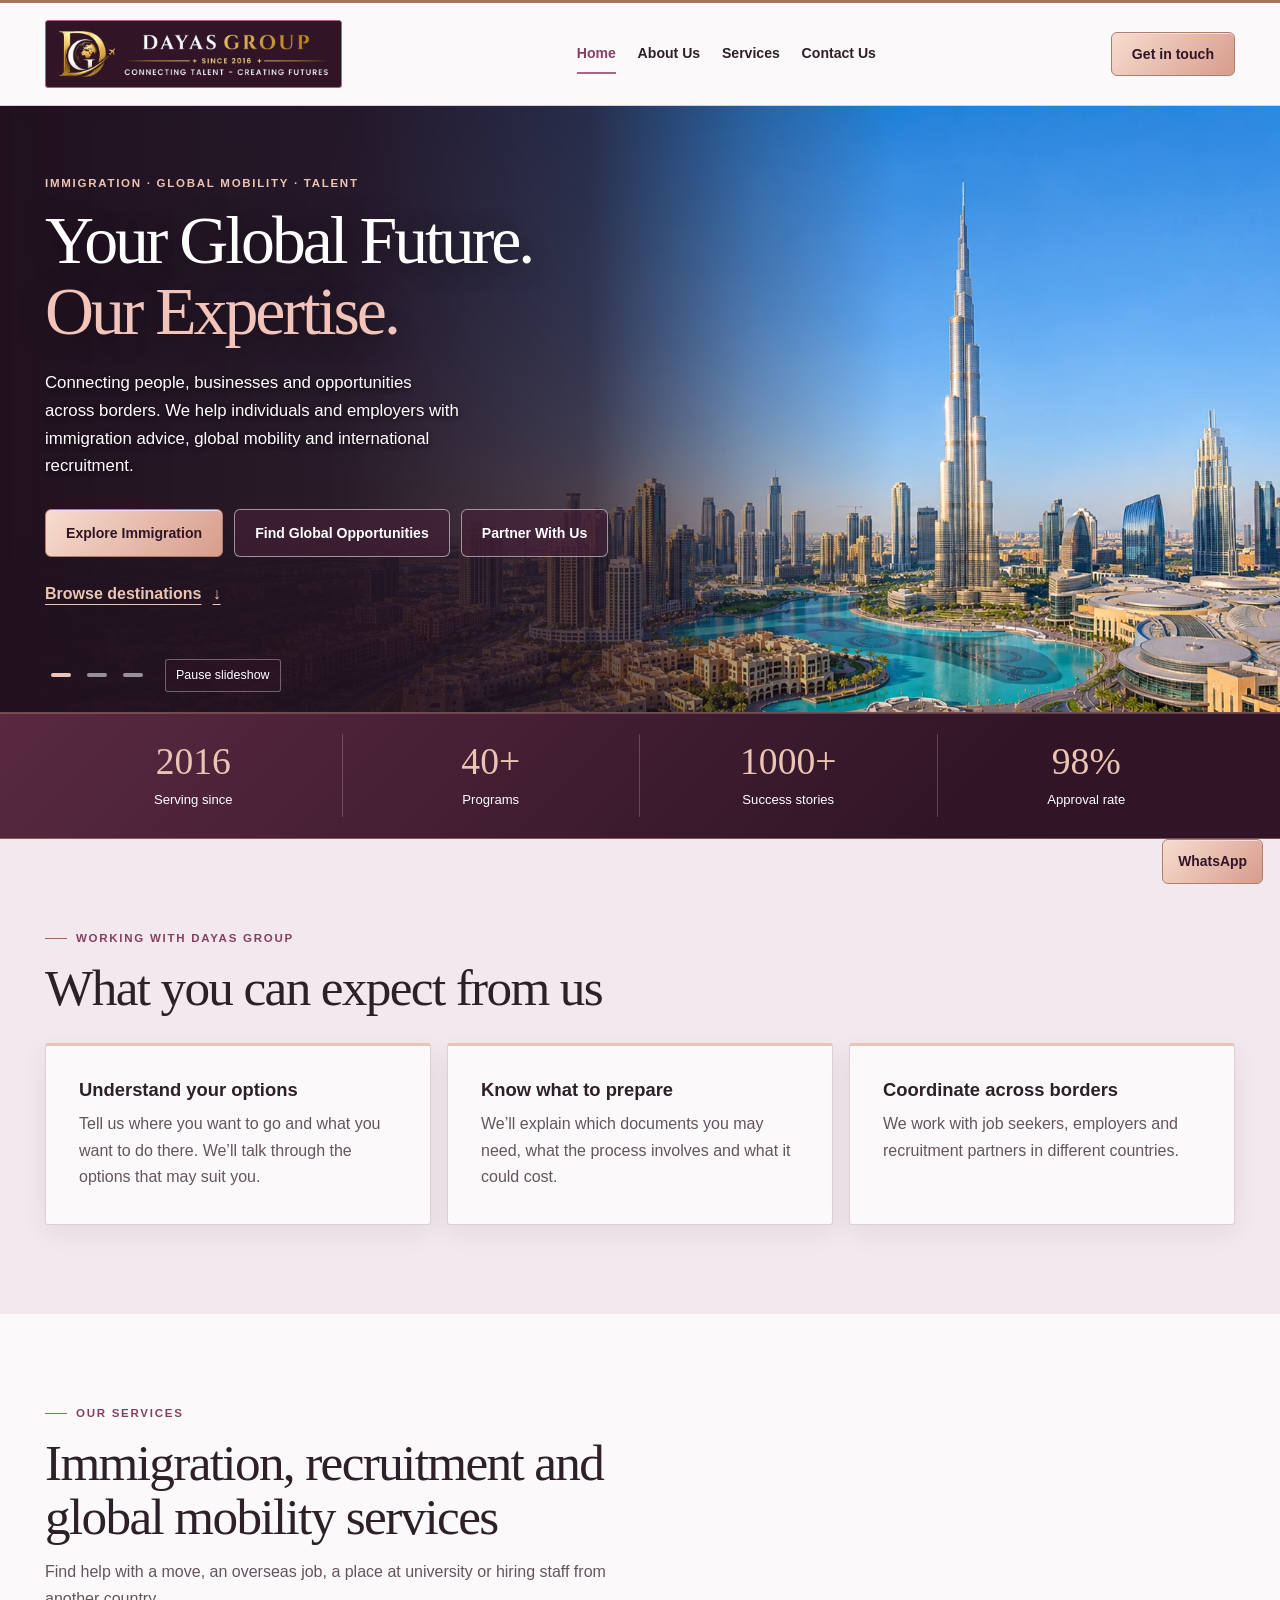
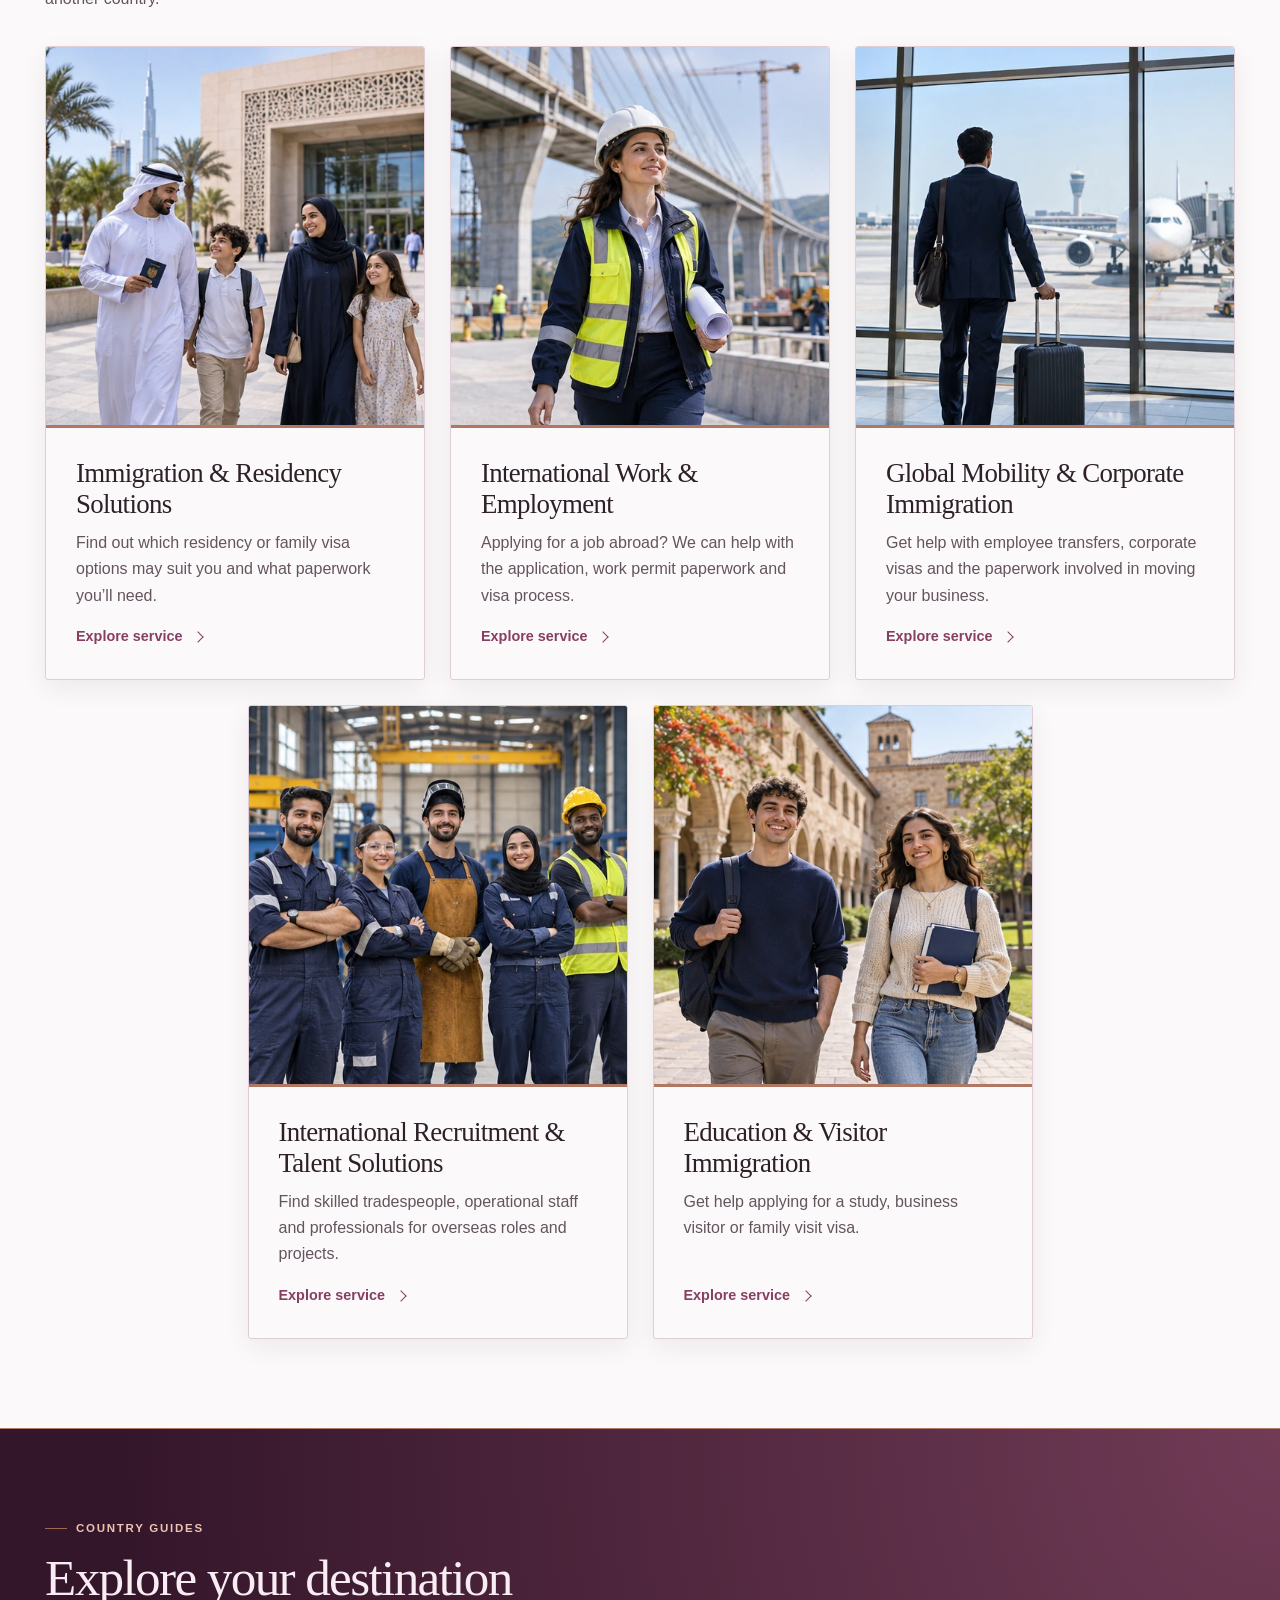
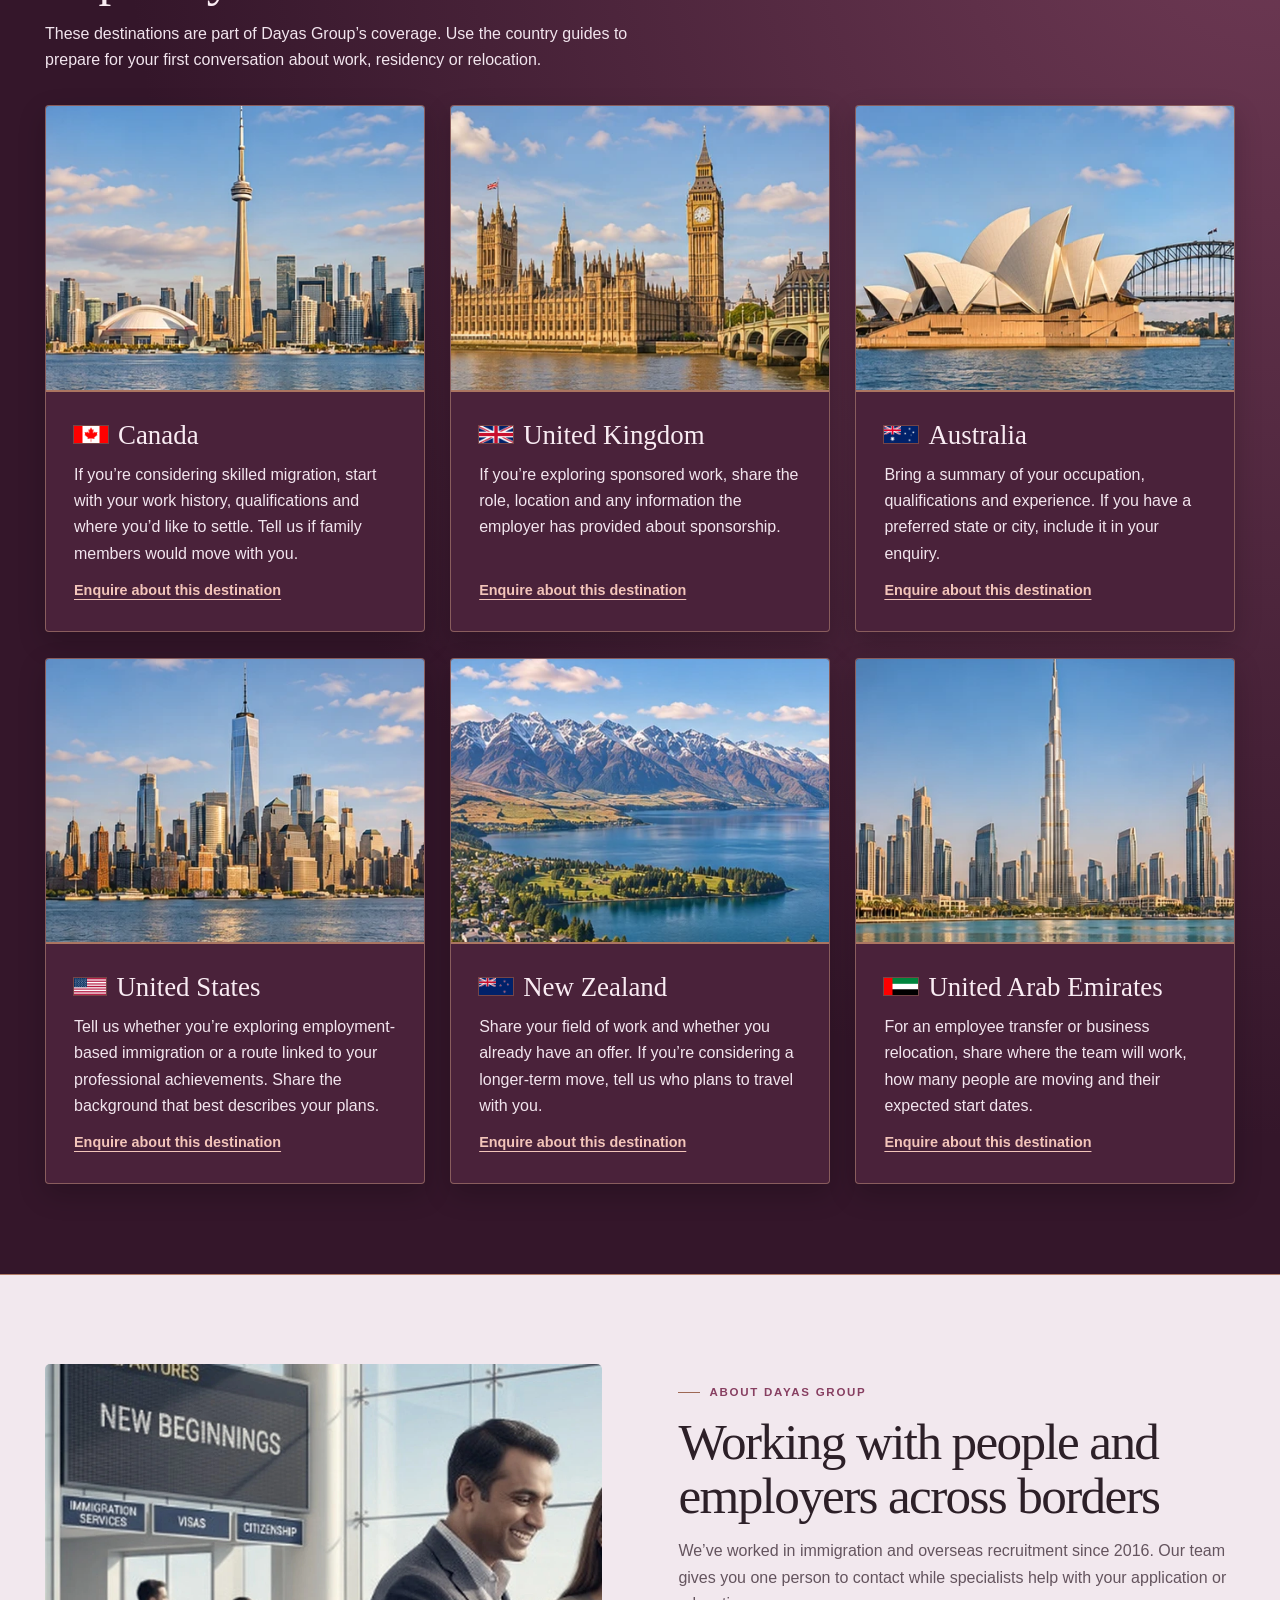
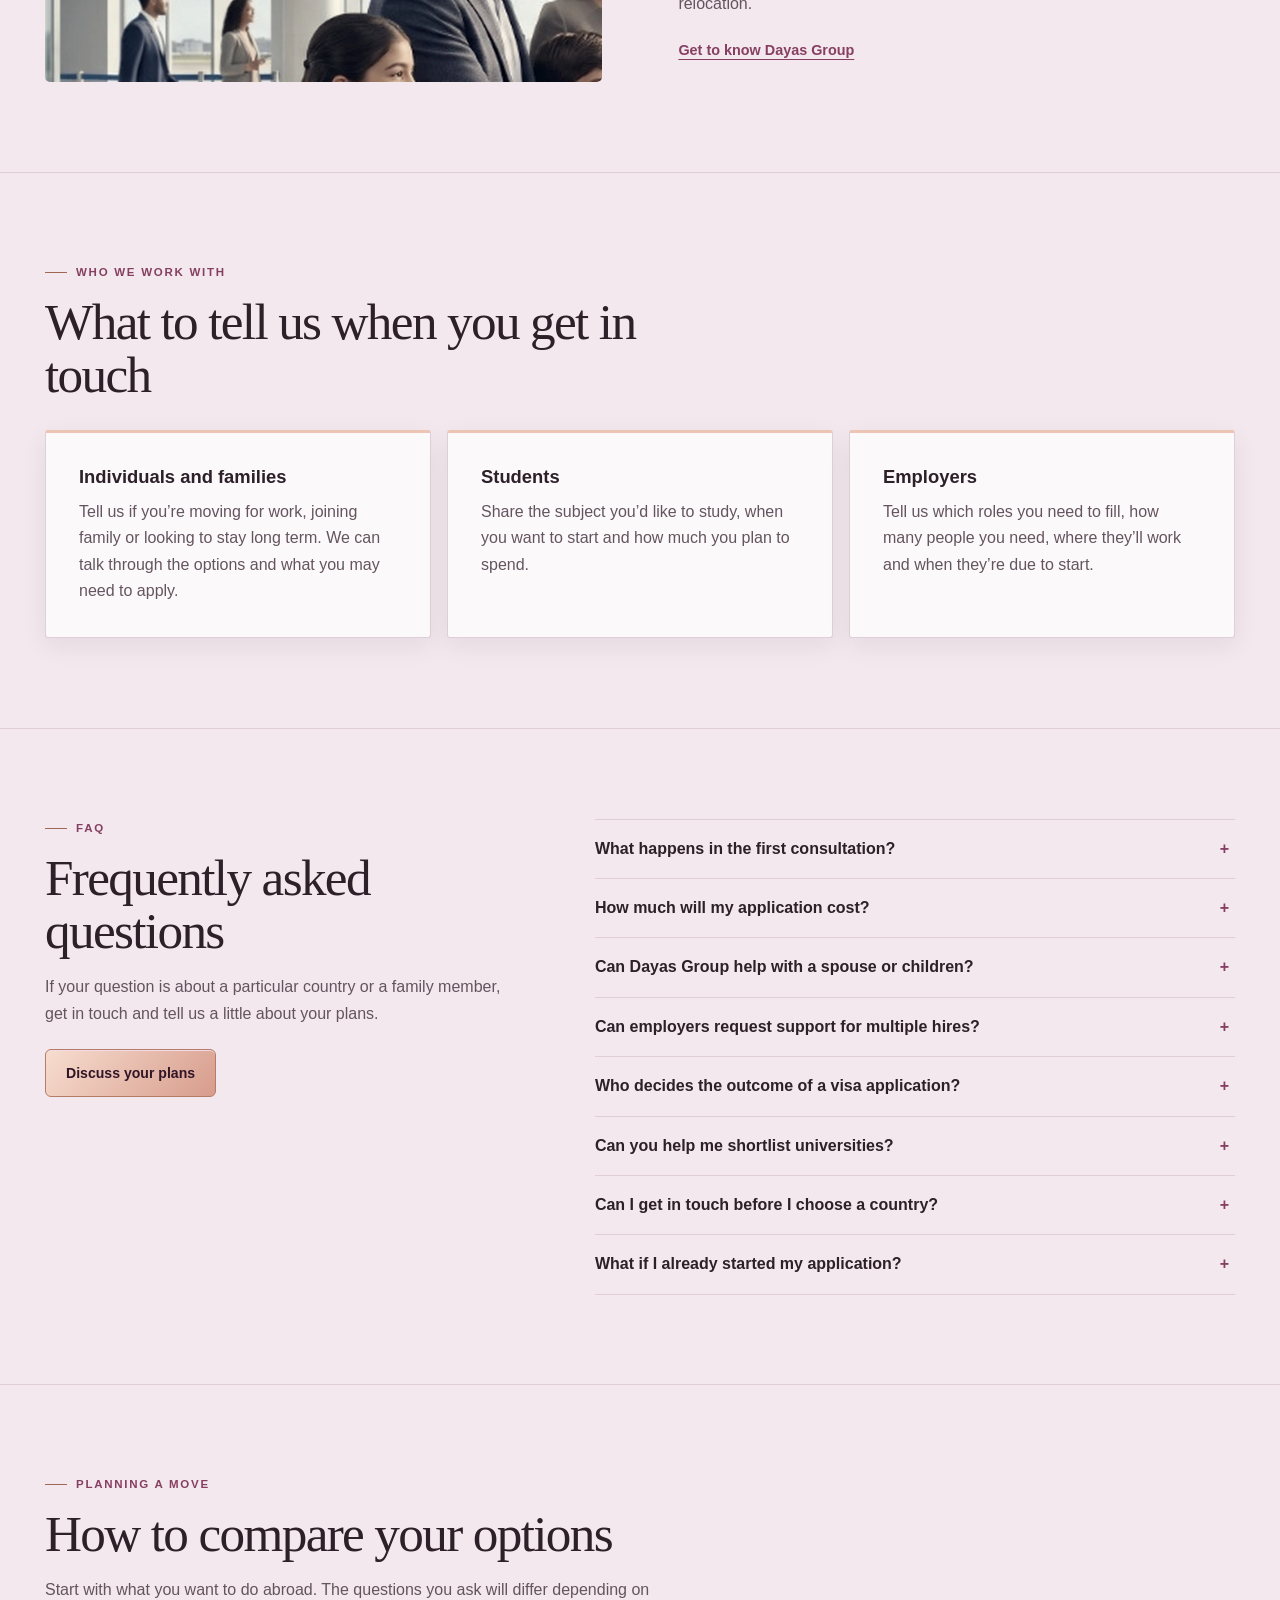
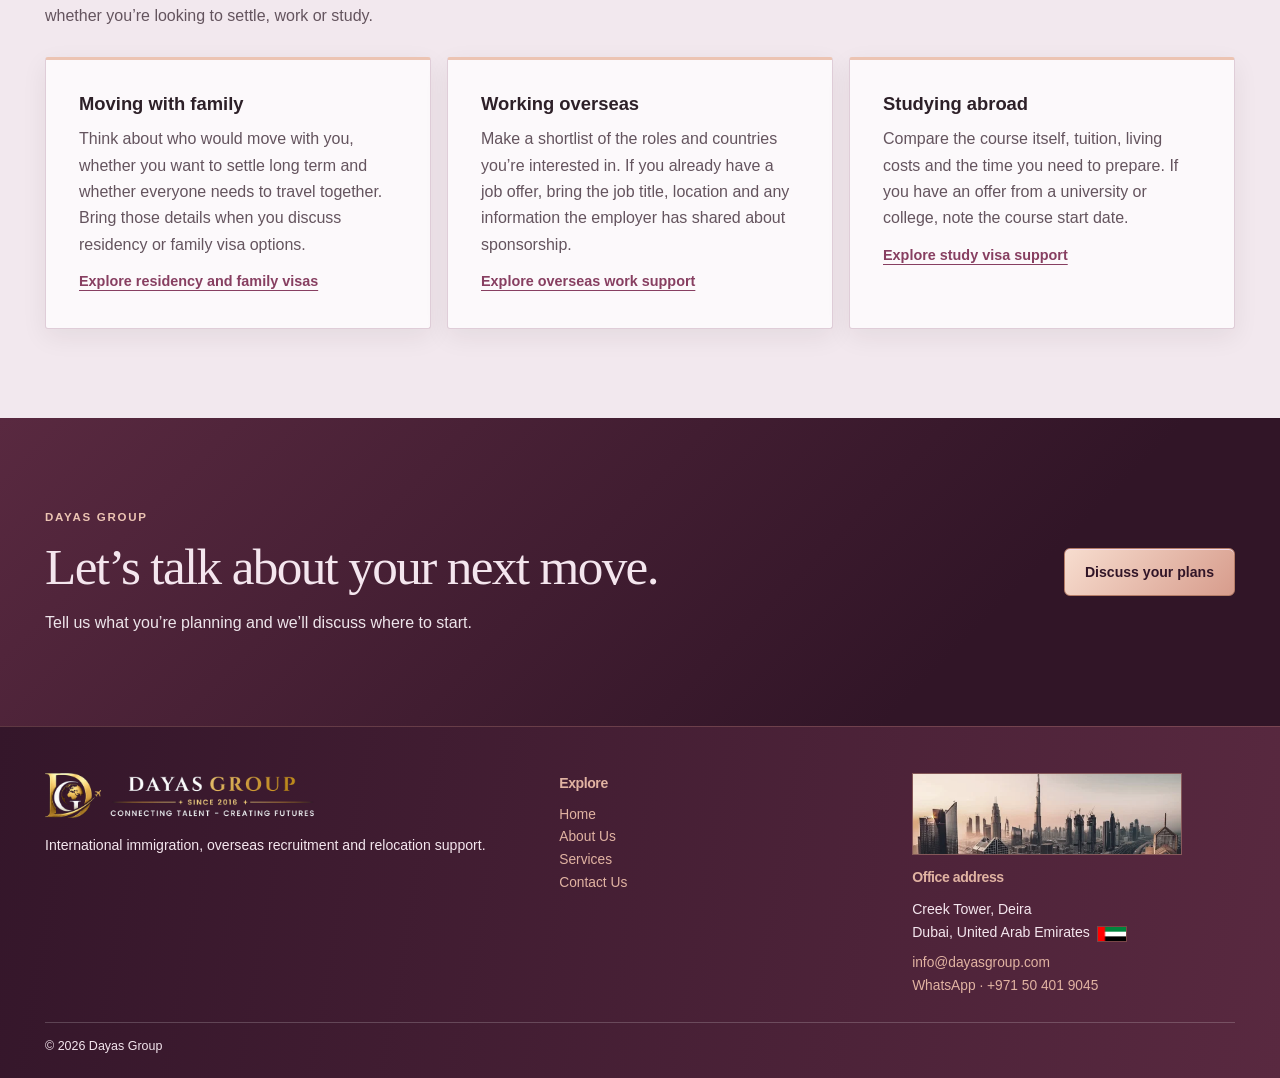
==== commit b1ef0a44: "change" ====
--- a/index.html
+++ b/index.html
@@ -1,12 +1,12 @@
 <!doctype html>
 <html lang="en"><head><meta charset="utf-8"><meta name="viewport" content="width=device-width, initial-scale=1">
 <title>International Immigration, Global Mobility &amp; Recruitment | Dayas Group</title><meta name="description" content="Planning a move or hiring overseas? Dayas Group can help with immigration, work visas, international recruitment and employee relocation.">
-<meta name="theme-color" content="#080f28"><link rel="icon" href="assets/emblem.png"><link rel="stylesheet" href="styles.css"><script src="main.js" defer></script><meta property="og:type" content="website"><meta property="og:title" content="International Immigration, Global Mobility &amp; Recruitment | Dayas Group"><meta property="og:description" content="Planning a move or hiring overseas? Dayas Group can help with immigration, work visas, international recruitment and employee relocation."><meta property="og:site_name" content="Dayas Group"><link rel="canonical" href="https://www.dayasgroup.com/"><meta property="og:url" content="https://www.dayasgroup.com/"><meta property="og:image" content="https://www.dayasgroup.com/assets/dayas-social.jpg"><meta property="og:image:width" content="1200"><meta property="og:image:height" content="630"><meta property="og:image:alt" content="Illustration of an immigration consultation"><meta property="og:locale" content="en_AE"><meta name="robots" content="index, follow, max-image-preview:large"><meta name="twitter:card" content="summary_large_image"><meta name="twitter:title" content="International Immigration, Global Mobility &amp; Recruitment | Dayas Group"><meta name="twitter:description" content="Planning a move or hiring overseas? Dayas Group can help with immigration, work visas, international recruitment and employee relocation."><meta name="twitter:image" content="https://www.dayasgroup.com/assets/dayas-social.jpg"><meta name="twitter:image:alt" content="Illustration of an immigration consultation"><script type="application/ld+json">{"@context": "https://schema.org", "@graph": [{"@type": "Organization", "@id": "https://www.dayasgroup.com/#organization", "name": "Dayas Group", "url": "https://www.dayasgroup.com/", "logo": "https://www.dayasgroup.com/assets/logo.png", "telephone": "+971504019045", "email": "info@dayasgroup.com", "address": {"@type": "PostalAddress", "streetAddress": "Creek Tower, Deira", "addressLocality": "Dubai", "addressCountry": "AE"}}, {"@type": "WebSite", "@id": "https://www.dayasgroup.com/#website", "name": "Dayas Group", "url": "https://www.dayasgroup.com/", "publisher": {"@id": "https://www.dayasgroup.com/#organization"}, "inLanguage": "en"}, {"@type": "WebPage", "@id": "https://www.dayasgroup.com/#webpage", "url": "https://www.dayasgroup.com/", "name": "International Immigration, Global Mobility & Recruitment | Dayas Group", "description": "Planning a move or hiring overseas? Dayas Group can help with immigration, work visas, international recruitment and employee relocation.", "isPartOf": {"@id": "https://www.dayasgroup.com/#website"}, "about": {"@id": "https://www.dayasgroup.com/#organization"}, "inLanguage": "en"}]}</script></head>
+<meta name="theme-color" content="#311527"><link rel="icon" href="assets/emblem.png"><link rel="stylesheet" href="styles.css?v=clear-hero"><script src="main.js" defer></script><meta property="og:type" content="website"><meta property="og:title" content="International Immigration, Global Mobility &amp; Recruitment | Dayas Group"><meta property="og:description" content="Planning a move or hiring overseas? Dayas Group can help with immigration, work visas, international recruitment and employee relocation."><meta property="og:site_name" content="Dayas Group"><link rel="canonical" href="https://www.dayasgroup.com/"><meta property="og:url" content="https://www.dayasgroup.com/"><meta property="og:image" content="https://www.dayasgroup.com/assets/dayas-social.jpg"><meta property="og:image:width" content="1200"><meta property="og:image:height" content="630"><meta property="og:image:alt" content="Illustration of an immigration consultation"><meta property="og:locale" content="en_AE"><meta name="robots" content="index, follow, max-image-preview:large"><meta name="twitter:card" content="summary_large_image"><meta name="twitter:title" content="International Immigration, Global Mobility &amp; Recruitment | Dayas Group"><meta name="twitter:description" content="Planning a move or hiring overseas? Dayas Group can help with immigration, work visas, international recruitment and employee relocation."><meta name="twitter:image" content="https://www.dayasgroup.com/assets/dayas-social.jpg"><meta name="twitter:image:alt" content="Illustration of an immigration consultation"><script type="application/ld+json">{"@context": "https://schema.org", "@graph": [{"@type": "Organization", "@id": "https://www.dayasgroup.com/#organization", "name": "Dayas Group", "url": "https://www.dayasgroup.com/", "logo": "https://www.dayasgroup.com/assets/logo.png", "telephone": "+971504019045", "email": "info@dayasgroup.com", "address": {"@type": "PostalAddress", "streetAddress": "Creek Tower, Deira", "addressLocality": "Dubai", "addressCountry": "AE"}}, {"@type": "WebSite", "@id": "https://www.dayasgroup.com/#website", "name": "Dayas Group", "url": "https://www.dayasgroup.com/", "publisher": {"@id": "https://www.dayasgroup.com/#organization"}, "inLanguage": "en"}, {"@type": "WebPage", "@id": "https://www.dayasgroup.com/#webpage", "url": "https://www.dayasgroup.com/", "name": "International Immigration, Global Mobility & Recruitment | Dayas Group", "description": "Planning a move or hiring overseas? Dayas Group can help with immigration, work visas, international recruitment and employee relocation.", "isPartOf": {"@id": "https://www.dayasgroup.com/#website"}, "about": {"@id": "https://www.dayasgroup.com/#organization"}, "inLanguage": "en"}]}</script><link rel="preload" as="image" href="assets/burj-khalifa-hero.webp"></head>
 <body><a class="skip" href="#main">Skip to content</a>
 <header class="header"><div class="wrap header-inner"><a class="brand" href="index.html"><img src="assets/logo.png" alt="Dayas Group" width="300" height="50"></a>
 <button class="menu" type="button" aria-expanded="false" aria-controls="navigation">Menu</button>
 <nav id="navigation" aria-label="Main navigation"><a href="index.html" aria-current="page">Home</a><a href="about.html">About Us</a><a href="services.html">Services</a><a href="contact.html">Contact Us</a></nav><a class="button header-cta" href="contact.html">Get in touch</a></div></header>
-<main id="main"><section class="hero" aria-label="Dayas Group highlights" aria-roledescription="carousel"><div class="slide photo-skyline"><div class="wrap hero-content"><p class="eyebrow">Immigration · Global Mobility · Talent</p><h1>Your Global Future.<br><em>Our Expertise.</em></h1><p class="hero-copy">Connecting people, businesses and opportunities across borders. We help individuals and employers with immigration advice, global mobility and international recruitment.</p><div class="actions"><a class="button" href="services.html#immigration">Explore Immigration</a><a class="button outline" href="services.html#employment">Find Global Opportunities</a><a class="button outline" href="contact.html?service=recruitment">Partner With Us</a></div></div></div><div class="slide photo-study" hidden=""><div class="wrap hero-content"><p class="eyebrow">Study abroad</p><h2>Find a university<br><em>that fits.</em></h2><p class="hero-copy">We can help you compare universities and colleges, apply for a place and prepare your student visa documents.</p><div class="actions"><a class="button" href="services.html#immigration">Explore Immigration</a><a class="button outline" href="services.html#employment">Find Global Opportunities</a><a class="button outline" href="contact.html?service=recruitment">Partner With Us</a></div></div></div><div class="slide photo-mobility" hidden=""><div class="wrap hero-content"><p class="eyebrow">Corporate mobility</p><h2>Move your team<br><em>across borders.</em></h2><p class="hero-copy">If you’re hiring overseas or transferring staff, we can help with the paperwork and plan for their arrival.</p><div class="actions"><a class="button" href="services.html#immigration">Explore Immigration</a><a class="button outline" href="services.html#employment">Find Global Opportunities</a><a class="button outline" href="contact.html?service=recruitment">Partner With Us</a></div></div></div><div class="wrap slide-controls" hidden=""><div class="dots"><button type="button" data-slide="0" aria-label="Immigration and mobility"></button><button type="button" data-slide="1" aria-label="Study abroad"></button><button type="button" data-slide="2" aria-label="Corporate mobility"></button></div><button class="pause" type="button">Pause slideshow</button></div></section><section class="stats" aria-label="Dayas Group at a glance"><div class="wrap"><div><strong>2016</strong><span>Sector experience since</span></div><div><strong>40+</strong><span>Destination markets</span></div><div><strong>UAE</strong><span>Headquarters</span></div><div><strong>5</strong><span>Specialist practices</span></div></div></section><section class="section soft commitment"><div class="wrap"><p class="eyebrow">Working with Dayas Group</p><h2>What you can expect from us</h2><div class="three editorial-grid"><article><h3>Understand your options</h3><p>Tell us where you want to go and what you want to do there. We’ll talk through the options that may suit you.</p></article><article><h3>Know what to prepare</h3><p>We’ll explain which documents you may need, what the process involves and what it could cost.</p></article><article><h3>Coordinate across borders</h3><p>We work with job seekers, employers and recruitment partners in different countries.</p></article></div></div></section><section class="section "><div class="wrap"><p class="eyebrow">Our services</p><h2>Immigration, recruitment and global mobility services</h2><p class="intro">Find help with a move, an overseas job, a place at university or hiring staff from another country.</p><div class="practice-grid"><a class="practice-card" href="services.html#immigration"><img src="assets/home-immigration.webp" alt="Family walking outside a civic building" loading="lazy" width="506" height="506" decoding="async"><div class="practice-body"><h3>Immigration &amp; Residency Solutions</h3><p>Find out which residency or family visa options may suit you and what paperwork you’ll need.</p><span>Explore service</span></div></a><a class="practice-card" href="services.html#employment"><img src="assets/home-employment.webp" alt="Engineer on a modern infrastructure site" loading="lazy" width="506" height="506" decoding="async"><div class="practice-body"><h3>International Work &amp; Employment</h3><p>Applying for a job abroad? We can help with the application, work permit paperwork and visa process.</p><span>Explore service</span></div></a><a class="practice-card" href="services.html#mobility"><img src="assets/home-mobility.webp" alt="Business traveller with luggage in an airport terminal" loading="lazy" width="506" height="506" decoding="async"><div class="practice-body"><h3>Global Mobility &amp; Corporate Immigration</h3><p>Get help with employee transfers, corporate visas and the paperwork involved in moving your business.</p><span>Explore service</span></div></a><a class="practice-card" href="services.html#recruitment"><img src="assets/home-recruitment.webp" alt="Team of skilled tradespeople in a workshop" loading="lazy" width="506" height="506" decoding="async"><div class="practice-body"><h3>International Recruitment &amp; Talent Solutions</h3><p>Find skilled tradespeople, operational staff and professionals for overseas roles and projects.</p><span>Explore service</span></div></a><a class="practice-card" href="services.html#education"><img src="assets/home-education.webp" alt="University students walking through a campus courtyard" loading="lazy" width="506" height="506" decoding="async"><div class="practice-body"><h3>Education &amp; Visitor Immigration</h3><p>Get help applying for a study, business visitor or family visit visa.</p><span>Explore service</span></div></a></div></div></section><section class="section soft"><div class="wrap"><div class="split"><img loading="lazy" src="assets/mobility.webp" alt="Travellers arriving at an international airport"><div><p class="eyebrow">About Dayas Group</p><h2>Working with people and employers across borders</h2><p class="intro">We’ve worked in immigration and overseas recruitment since 2016. Our team gives you one person to contact while specialists help with your application or relocation.</p><a class="text-link" href="about.html">Get to know Dayas Group</a></div></div></div></section><section class="section soft"><div class="wrap"><p class="eyebrow">Who we work with</p><h2>What to tell us when you get in touch</h2><div class="three editorial-grid"><article><h3>Individuals and families</h3><p>Tell us if you’re moving for work, joining family or looking to stay long term. We can talk through the options and what you may need to apply.</p></article><article><h3>Students</h3><p>Share the subject you’d like to study, when you want to start and how much you plan to spend.</p></article><article><h3>Employers</h3><p>Tell us which roles you need to fill, how many people you need, where they’ll work and when they’re due to start.</p></article></div></div></section><section class="section soft"><div class="wrap"><div class="faq-grid"><div><p class="eyebrow">FAQ</p><h2>Frequently asked questions</h2><p class="intro">If your question is about a particular country or a family member, get in touch and tell us a little about your plans.</p><a class="button" href="contact.html">Discuss your plans</a></div><div class="accordions"><details><summary>What happens in the first consultation?</summary><p>We’ll ask where you want to go, why you’re moving and what stage you’re at. That helps us see what to look into first.</p></details><details><summary>How much will my application cost?</summary><p>It depends on the application and the documents you need. Before you decide, we’ll explain our fees and any government or third-party charges in writing.</p></details><details><summary>Can Dayas Group help with a spouse or children?</summary><p>Yes. Tell us who plans to travel with you and where you’re going. We can explain the family visa options and paperwork that may apply.</p></details><details><summary>Can employers request support for multiple hires?</summary><p>Yes. We can help fill one role, find specialist contractors or recruit a larger team.</p></details><details><summary>Who decides the outcome of a visa application?</summary><p>The immigration authority makes the decision. Processing times vary by application type and by how long the authority takes to review your documents.</p></details><details><summary>Can you help me shortlist universities?</summary><p>Yes. Tell us what you want to study, your qualifications and your budget. We can help you compare courses and prepare your applications.</p></details></div></div></div></section><section class="section dark"><div class="wrap"><div class="callout"><div><p class="eyebrow">Dayas Group</p><h2>Let’s talk about your next move.</h2><p class="intro">Tell us what you’re planning and we’ll discuss where to start.</p></div><a class="button" href="contact.html">Discuss your plans</a></div></div></section></main>
-<footer class="footer"><div class="wrap"><div class="footer-grid"><div><a class="brand" href="index.html"><img src="assets/logo.png" alt="Dayas Group" width="300" height="50"></a><p>International immigration, overseas recruitment and relocation support.</p></div><div><h2>Explore</h2><nav aria-label="Footer navigation"><a href="index.html" aria-current="page">Home</a><a href="about.html">About Us</a><a href="services.html">Services</a><a href="contact.html">Contact Us</a></nav></div><div><h2>Office address</h2><p>Creek Tower, Deira<br>Dubai, United Arab Emirates</p><a href="mailto:info@dayasgroup.com">info@dayasgroup.com</a><a href="https://wa.me/971504019045" target="_blank" rel="noopener">WhatsApp · +971 50 401 9045</a></div></div><div class="footer-end">© <span data-year="">2026</span> Dayas Group</div></div></footer>
+<main id="main"><section class="hero" aria-label="Dayas Group highlights" aria-roledescription="carousel"><div class="slide photo-skyline hero-skyline"><div class="wrap hero-content"><p class="eyebrow">Immigration · Global Mobility · Talent</p><h1>Your Global Future.<br><em>Our Expertise.</em></h1><p class="hero-copy">Connecting people, businesses and opportunities across borders. We help individuals and employers with immigration advice, global mobility and international recruitment.</p><div class="actions"><a class="button" href="services.html#immigration">Explore Immigration</a><a class="button outline" href="services.html#employment">Find Global Opportunities</a><a class="button outline" href="contact.html?service=recruitment">Partner With Us</a></div><a class="hero-destination-link" href="#destinations">Browse destinations <span aria-hidden="true">↓</span></a></div></div><div class="slide photo-study" hidden=""><div class="wrap hero-content"><p class="eyebrow">Study abroad</p><h2>Find a university<br><em>that fits.</em></h2><p class="hero-copy">We can help you compare universities and colleges, apply for a place and prepare your student visa documents.</p><div class="actions"><a class="button" href="services.html#immigration">Explore Immigration</a><a class="button outline" href="services.html#employment">Find Global Opportunities</a><a class="button outline" href="contact.html?service=recruitment">Partner With Us</a></div></div></div><div class="slide photo-mobility" hidden=""><div class="wrap hero-content"><p class="eyebrow">Corporate mobility</p><h2>Move your team<br><em>across borders.</em></h2><p class="hero-copy">If you’re hiring overseas or transferring staff, we can help with the paperwork and plan for their arrival.</p><div class="actions"><a class="button" href="services.html#immigration">Explore Immigration</a><a class="button outline" href="services.html#employment">Find Global Opportunities</a><a class="button outline" href="contact.html?service=recruitment">Partner With Us</a></div></div></div><div class="wrap slide-controls" hidden=""><div class="dots"><button type="button" data-slide="0" aria-label="Immigration and mobility"></button><button type="button" data-slide="1" aria-label="Study abroad"></button><button type="button" data-slide="2" aria-label="Corporate mobility"></button></div><button class="pause" type="button">Pause slideshow</button></div></section><section class="stats" aria-label="Dayas Group at a glance"><div class="wrap"><div><strong>2016</strong><span>Serving since</span></div><div><strong>40+</strong><span>Programs</span></div><div><strong>1000+</strong><span>Success stories</span></div><div><strong>98%</strong><span>Approval rate</span></div></div></section><section class="section soft commitment"><div class="wrap"><p class="eyebrow">Working with Dayas Group</p><h2>What you can expect from us</h2><div class="three editorial-grid"><article><h3>Understand your options</h3><p>Tell us where you want to go and what you want to do there. We’ll talk through the options that may suit you.</p></article><article><h3>Know what to prepare</h3><p>We’ll explain which documents you may need, what the process involves and what it could cost.</p></article><article><h3>Coordinate across borders</h3><p>We work with job seekers, employers and recruitment partners in different countries.</p></article></div></div></section><section class="section "><div class="wrap"><p class="eyebrow">Our services</p><h2>Immigration, recruitment and global mobility services</h2><p class="intro">Find help with a move, an overseas job, a place at university or hiring staff from another country.</p><div class="practice-grid"><a class="practice-card" href="services.html#immigration"><img src="assets/home-immigration.webp" alt="Family walking outside a civic building" loading="lazy" width="506" height="506" decoding="async"><div class="practice-body"><h3>Immigration &amp; Residency Solutions</h3><p>Find out which residency or family visa options may suit you and what paperwork you’ll need.</p><span>Explore service</span></div></a><a class="practice-card" href="services.html#employment"><img src="assets/home-employment.webp" alt="Engineer on a modern infrastructure site" loading="lazy" width="506" height="506" decoding="async"><div class="practice-body"><h3>International Work &amp; Employment</h3><p>Applying for a job abroad? We can help with the application, work permit paperwork and visa process.</p><span>Explore service</span></div></a><a class="practice-card" href="services.html#mobility"><img src="assets/home-mobility.webp" alt="Business traveller with luggage in an airport terminal" loading="lazy" width="506" height="506" decoding="async"><div class="practice-body"><h3>Global Mobility &amp; Corporate Immigration</h3><p>Get help with employee transfers, corporate visas and the paperwork involved in moving your business.</p><span>Explore service</span></div></a><a class="practice-card" href="services.html#recruitment"><img src="assets/home-recruitment.webp" alt="Team of skilled tradespeople in a workshop" loading="lazy" width="506" height="506" decoding="async"><div class="practice-body"><h3>International Recruitment &amp; Talent Solutions</h3><p>Find skilled tradespeople, operational staff and professionals for overseas roles and projects.</p><span>Explore service</span></div></a><a class="practice-card" href="services.html#education"><img src="assets/home-education.webp" alt="University students walking through a campus courtyard" loading="lazy" width="506" height="506" decoding="async"><div class="practice-body"><h3>Education &amp; Visitor Immigration</h3><p>Get help applying for a study, business visitor or family visit visa.</p><span>Explore service</span></div></a></div></div></section><section class="section destination-section" id="destinations"><div class="wrap"><p class="eyebrow">Country guides</p><h2>Explore your destination</h2><p class="intro">These destinations are part of Dayas Group’s coverage. Use the country guides to prepare for your first conversation about work, residency or relocation.</p><div class="destination-grid"><article class="destination-card" id="destination-canada"><img class="destination-photo" src="assets/destination-canada.webp" width="440" height="440" loading="lazy" alt="CN Tower and the Toronto waterfront"><div class="destination-body"><h3><img src="assets/flag-ca.png" alt="" class="country-flag"> Canada</h3><p>If you’re considering skilled migration, start with your work history, qualifications and where you’d like to settle. Tell us if family members would move with you.</p><a class="text-link" href="contact.html?service=immigration&amp;destination=Canada" aria-label="Enquire about Canada">Enquire about this destination</a></div></article><article class="destination-card" id="destination-united-kingdom"><img class="destination-photo" src="assets/destination-united-kingdom.webp" width="439" height="440" loading="lazy" alt="Big Ben and the Palace of Westminster"><div class="destination-body"><h3><img src="assets/flag-gb.png" alt="" class="country-flag"> United Kingdom</h3><p>If you’re exploring sponsored work, share the role, location and any information the employer has provided about sponsorship.</p><a class="text-link" href="contact.html?service=employment&amp;destination=United+Kingdom" aria-label="Enquire about United Kingdom">Enquire about this destination</a></div></article><article class="destination-card" id="destination-australia"><img class="destination-photo" src="assets/destination-australia.webp" width="439" height="440" loading="lazy" alt="Sydney Opera House and the harbour"><div class="destination-body"><h3><img src="assets/flag-au.png" alt="" class="country-flag"> Australia</h3><p>Bring a summary of your occupation, qualifications and experience. If you have a preferred state or city, include it in your enquiry.</p><a class="text-link" href="contact.html?service=immigration&amp;destination=Australia" aria-label="Enquire about Australia">Enquire about this destination</a></div></article><article class="destination-card" id="destination-united-states"><img class="destination-photo" src="assets/destination-united-states.webp" width="440" height="440" loading="lazy" alt="Lower Manhattan across the waterfront"><div class="destination-body"><h3><img src="assets/flag-us.png" alt="" class="country-flag"> United States</h3><p>Tell us whether you’re exploring employment-based immigration or a route linked to your professional achievements. Share the background that best describes your plans.</p><a class="text-link" href="contact.html?service=immigration&amp;destination=United+States" aria-label="Enquire about United States">Enquire about this destination</a></div></article><article class="destination-card" id="destination-new-zealand"><img class="destination-photo" src="assets/destination-new-zealand.webp" width="439" height="439" loading="lazy" alt="Lake Wakatipu and the mountains near Queenstown"><div class="destination-body"><h3><img src="assets/flag-nz.png" alt="" class="country-flag"> New Zealand</h3><p>Share your field of work and whether you already have an offer. If you’re considering a longer-term move, tell us who plans to travel with you.</p><a class="text-link" href="contact.html?service=immigration&amp;destination=New+Zealand" aria-label="Enquire about New Zealand">Enquire about this destination</a></div></article><article class="destination-card" id="destination-uae-gcc"><img class="destination-photo" src="assets/destination-uae-gcc.webp" width="439" height="439" loading="lazy" alt="Burj Khalifa and the surrounding skyline"><div class="destination-body"><h3><img src="assets/flag-uae.png" alt="" class="country-flag"> United Arab Emirates</h3><p>For an employee transfer or business relocation, share where the team will work, how many people are moving and their expected start dates.</p><a class="text-link" href="contact.html?service=mobility&amp;destination=United+Arab+Emirates" aria-label="Enquire about United Arab Emirates">Enquire about this destination</a></div></article></div></div></section><section class="section soft"><div class="wrap"><div class="split"><img loading="lazy" src="assets/mobility.webp" alt="Travellers arriving at an international airport"><div><p class="eyebrow">About Dayas Group</p><h2>Working with people and employers across borders</h2><p class="intro">We’ve worked in immigration and overseas recruitment since 2016. Our team gives you one person to contact while specialists help with your application or relocation.</p><a class="text-link" href="about.html">Get to know Dayas Group</a></div></div></div></section><section class="section soft"><div class="wrap"><p class="eyebrow">Who we work with</p><h2>What to tell us when you get in touch</h2><div class="three editorial-grid"><article><h3>Individuals and families</h3><p>Tell us if you’re moving for work, joining family or looking to stay long term. We can talk through the options and what you may need to apply.</p></article><article><h3>Students</h3><p>Share the subject you’d like to study, when you want to start and how much you plan to spend.</p></article><article><h3>Employers</h3><p>Tell us which roles you need to fill, how many people you need, where they’ll work and when they’re due to start.</p></article></div></div></section><section class="section soft"><div class="wrap"><div class="faq-grid"><div><p class="eyebrow">FAQ</p><h2>Frequently asked questions</h2><p class="intro">If your question is about a particular country or a family member, get in touch and tell us a little about your plans.</p><a class="button" href="contact.html">Discuss your plans</a></div><div class="accordions"><details><summary>What happens in the first consultation?</summary><p>We’ll ask where you want to go, why you’re moving and what stage you’re at. That helps us see what to look into first.</p></details><details><summary>How much will my application cost?</summary><p>It depends on the application and the documents you need. Before you decide, we’ll explain our fees and any government or third-party charges in writing.</p></details><details><summary>Can Dayas Group help with a spouse or children?</summary><p>Yes. Tell us who plans to travel with you and where you’re going. We can explain the family visa options and paperwork that may apply.</p></details><details><summary>Can employers request support for multiple hires?</summary><p>Yes. We can help fill one role, find specialist contractors or recruit a larger team.</p></details><details><summary>Who decides the outcome of a visa application?</summary><p>The immigration authority makes the decision. Processing times vary by application type and by how long the authority takes to review your documents.</p></details><details><summary>Can you help me shortlist universities?</summary><p>Yes. Tell us what you want to study, your qualifications and your budget. We can help you compare courses and prepare your applications.</p></details><details><summary>Can I get in touch before I choose a country?</summary><p>Yes. Tell us what you hope to do abroad, whether anyone will move with you and when you’d like to go. If you have a shortlist, share it so we can discuss what to check first.</p></details><details><summary>What if I already started my application?</summary><p>Let us know what you’ve submitted and whether you’ve received a request for more information. Include any deadline in your first message so we can discuss what help you need.</p></details></div></div></div></section><section class="section soft"><div class="wrap"><p class="eyebrow">Planning a move</p><h2>How to compare your options</h2><p class="intro">Start with what you want to do abroad. The questions you ask will differ depending on whether you’re looking to settle, work or study.</p><div class="three editorial-grid"><article><h3>Moving with family</h3><p>Think about who would move with you, whether you want to settle long term and whether everyone needs to travel together. Bring those details when you discuss residency or family visa options.</p><p><a class="text-link" href="services.html#immigration">Explore residency and family visas</a></p></article><article><h3>Working overseas</h3><p>Make a shortlist of the roles and countries you’re interested in. If you already have a job offer, bring the job title, location and any information the employer has shared about sponsorship.</p><p><a class="text-link" href="services.html#employment">Explore overseas work support</a></p></article><article><h3>Studying abroad</h3><p>Compare the course itself, tuition, living costs and the time you need to prepare. If you have an offer from a university or college, note the course start date.</p><p><a class="text-link" href="services.html#education">Explore study visa support</a></p></article></div></div></section><section class="section dark"><div class="wrap"><div class="callout"><div><p class="eyebrow">Dayas Group</p><h2>Let’s talk about your next move.</h2><p class="intro">Tell us what you’re planning and we’ll discuss where to start.</p></div><a class="button" href="contact.html">Discuss your plans</a></div></div></section></main>
+<footer class="footer"><div class="wrap"><div class="footer-grid"><div><a class="brand" href="index.html"><img src="assets/logo.png" alt="Dayas Group" width="300" height="50"></a><p>International immigration, overseas recruitment and relocation support.</p></div><div><h2>Explore</h2><nav aria-label="Footer navigation"><a href="index.html" aria-current="page">Home</a><a href="about.html">About Us</a><a href="services.html">Services</a><a href="contact.html">Contact Us</a></nav></div><div><img class="office-skyline" src="assets/office-skyline.webp" alt="Burj Khalifa and surrounding skyline" width="480" height="144" loading="lazy"><h2>Office address</h2><p class="country-address">Creek Tower, Deira<br>Dubai, United Arab Emirates<img class="country-flag" src="assets/flag-uae.png" alt="" width="30" height="15"></p><a href="mailto:info@dayasgroup.com">info@dayasgroup.com</a><a href="https://wa.me/971504019045" target="_blank" rel="noopener">WhatsApp · +971 50 401 9045</a></div></div><div class="footer-end">© <span data-year="">2026</span> Dayas Group</div></div></footer>
 <aside class="quick" aria-label="Quick contact"><a class="quick-call" href="tel:+971504019045">Call now</a><a href="https://wa.me/971504019045" target="_blank" rel="noopener">WhatsApp</a></aside>
 </body></html>
--- a/styles.css
+++ b/styles.css
@@ -1,13 +1,13 @@
 :root {
-  --navy: #080f28;
-  --navy-light: #111c38;
-  --gold: #e7c777;
-  --gold-deep: #7c591b;
-  --ink: #182238;
-  --muted: #505b6d;
-  --paper: #fffefa;
-  --soft: #f7f4ed;
-  --line: #e5dfd0;
+  --wine: #311527;
+  --wine-light: #592940;
+  --gold: #d79c87;
+  --gold-deep: #6e3b29;
+  --ink: #2d2028;
+  --muted: #64545e;
+  --paper: #fefbfd;
+  --soft: #f6eef2;
+  --line: #e2d3db;
   --max: 1190px;
 }
 * { box-sizing: border-box; }
@@ -18,11 +18,11 @@
 a { color: inherit; }
 button, input, select, textarea { font: inherit; }
 button { cursor: pointer; }
-:focus-visible { outline: 3px solid #b38430; outline-offset: 4px; }
+:focus-visible { outline: 3px solid #9e5375; outline-offset: 4px; }
 .wrap { width: min(calc(100% - 64px), var(--max)); margin-inline: auto; }
 .skip { position: fixed; z-index: 8; top: 8px; left: 8px; background: white; padding: 10px 16px; transform: translateY(-160%); }
 .skip:focus { transform: none; }
-.header { background: var(--navy); color: #fff; border-top: 3px solid var(--gold); position: relative; z-index: 3; }
+.header { background: var(--wine); color: #fff; border-top: 3px solid var(--gold); position: relative; z-index: 3; }
 .header-inner { display: flex; align-items: center; justify-content: space-between; gap: 22px; min-height: 88px; }
 .brand { display: inline-block; }
 .brand img { width: clamp(190px, 21vw, 270px); height: auto; }
@@ -31,10 +31,10 @@
 .header nav a:hover, .header nav a[aria-current] { color: var(--gold); }
 .header nav a[aria-current]::after { content: ""; position: absolute; height: 2px; background: var(--gold); bottom: 4px; left: 0; right: 0; }
 .menu { display: none; background: transparent; border: 1px solid #ffffff45; color: white; border-radius: 4px; padding: 8px 12px; }
-.button { display: inline-flex; gap: 12px; justify-content: center; align-items: center; background: var(--gold); color: var(--navy); padding: 12px 20px; min-height: 48px; border: 1px solid var(--gold); border-radius: 4px; font-weight: 700; font-size: .88rem; text-decoration: none; line-height: 1.3; }
-.button:hover { background: #f7dfa2; border-color: #f7dfa2; }
-.button.outline { background: #080f2855; color: #fff; border-color: #ffffff85; }
-.button.outline:hover { background: #080f28bb; }
+.button { display: inline-flex; gap: 12px; justify-content: center; align-items: center; background: var(--gold); color: var(--wine); padding: 12px 20px; min-height: 48px; border: 1px solid var(--gold); border-radius: 4px; font-weight: 700; font-size: .88rem; text-decoration: none; line-height: 1.3; }
+.button:hover { background: #e7c0b2; border-color: #e7c0b2; }
+.button.outline { background: #31152755; color: #fff; border-color: #ffffff85; }
+.button.outline:hover { background: #311527bb; }
 .header-cta { white-space: nowrap; min-height: 42px; }
 h1, h2, h3, p, figure { margin: 0; }
 h1, h2 { font-family: "Cormorant Garamond", Georgia, serif; font-weight: 500; line-height: 1.05; letter-spacing: -.032em; }
@@ -44,14 +44,14 @@
 p + p { margin-top: 14px; }
 .eyebrow { color: var(--gold-deep); text-transform: uppercase; letter-spacing: .15em; font-weight: 800; font-size: .72rem; margin-bottom: 13px; }
 .intro { color: var(--muted); max-width: 68ch; margin-top: 16px; }
-.hero { position: relative; background: var(--navy); color: #fff; }
+.hero { position: relative; background: var(--wine); color: #fff; }
 .photo-skyline { --photo: url("assets/dubai.webp"); }
 .photo-study { --photo: url("assets/study.webp"); }
 .photo-mobility { --photo: url("assets/mobility.webp"); }
-.slide, .page-hero { background: linear-gradient(90deg,#080f28f5 2%,#080f28cb 40%,#080f2868 75%,#080f2838), var(--photo) center / cover no-repeat; }
+.slide, .page-hero { background: linear-gradient(90deg,#311527f5 2%,#311527cb 40%,#31152768 75%,#31152738), var(--photo) center / cover no-repeat; }
 .slide { min-height: clamp(530px, 47vw, 710px); display: flex; align-items: center; }
 .hero-content { padding-block: 68px 105px; }
-.hero em { color: #f2d98d; font-style: normal; }
+.hero em { color: #f3c5ba; font-style: normal; }
 .hero .eyebrow, .page-hero .eyebrow, .dark .eyebrow { color: var(--gold); }
 .hero-copy, .page-hero p:last-child { color: #f0eef0; max-width: 53ch; margin-top: 22px; font-size: clamp(1rem, 1.5vw, 1.17rem); }
 .actions { display: flex; flex-wrap: wrap; gap: 11px; margin-top: 29px; }
@@ -60,26 +60,26 @@
 .dots button { width: 32px; height: 34px; display: grid; place-items: center; padding: 0; background: transparent; border: 0; }
 .dots button::before { content: ""; width: 20px; height: 4px; background: #ffffff88; border-radius: 3px; }
 .dots button[aria-current="true"]::before { background: var(--gold); }
-.pause { color: white; background: #080f2880; border: 1px solid #ffffff55; border-radius: 3px; padding: 5px 10px; font-size: .78rem; }
+.pause { color: white; background: #31152780; border: 1px solid #ffffff55; border-radius: 3px; padding: 5px 10px; font-size: .78rem; }
 .page-hero { color: white; padding-block: clamp(66px, 10vw, 135px); }
 .page-hero h1 { max-width: 950px; font-size: clamp(2.85rem, 5.5vw, 5.3rem); }
-.stats { background: var(--navy-light); color: white; border-bottom: 2px solid var(--gold); }
+.stats { background: var(--wine-light); color: white; border-bottom: 2px solid var(--gold); }
 .stats .wrap { display: grid; grid-template-columns: repeat(4, 1fr); padding-block: 21px; }
-.stats .wrap > div { padding: 7px 20px; border-right: 1px solid #e7c77735; text-align: center; }
+.stats .wrap > div { padding: 7px 20px; border-right: 1px solid #d79c8735; text-align: center; }
 .stats .wrap > div:last-child { border: 0; }
 .stats strong, .stats span { display: block; }
 .stats strong { font: 2.35rem/1.1 Georgia, serif; color: var(--gold); }
 .stats span { margin-top: 6px; font-size: .82rem; }
 .section { padding-block: clamp(48px, 7vw, 96px); }
 .soft { background: var(--soft); }
-.dark { color: white; background: var(--navy-light); }
-.dark .intro { color: #e4e7ef; }
+.dark { color: white; background: var(--wine-light); }
+.dark .intro { color: #eee5eb; }
 .practice-grid, .quote-grid, .region-grid, .two, .three { display: grid; gap: 16px; margin-top: 28px; }
 .practice-grid { grid-template-columns: repeat(6, 1fr); }
 .practice-card { grid-column: span 2; text-decoration: none; display: flex; flex-direction: column; min-height: 180px; }
 .practice-card:nth-child(n+4) { grid-column: span 3; }
 .practice-card, .region-grid article, .two article, .three article, figure, .enquiry { border: 1px solid var(--line); background: var(--paper); border-radius: 5px; padding: clamp(18px, 2.6vw, 33px); }
-.practice-card:hover { border-color: #b38430; background: var(--soft); }
+.practice-card:hover { border-color: #9e5375; background: var(--soft); }
 .practice-card p, .region-grid p, .two p, .three p, .steps p, .service-detail p { color: var(--muted); margin-top: 10px; }
 .practice-card span { margin-top: auto; padding-top: 16px; }
 .text-link, .practice-card span { color: var(--gold-deep); font-weight: 750; font-size: .9rem; text-underline-offset: 4px; }
@@ -88,7 +88,7 @@
 .split .text-link, .split .button, .faq-grid .button { margin-top: 22px; display: inline-flex; }
 .split p:not(.eyebrow) { color: var(--muted); }
 .quote-grid, .three { grid-template-columns: repeat(3, 1fr); }
-figure { border-top: 3px solid #b38430; }
+figure { border-top: 3px solid #9e5375; }
 blockquote { margin: 0; font: 1.3rem/1.5 Georgia, serif; }
 figcaption { margin-top: 18px; color: var(--gold-deep); font-size: .8rem; font-weight: 700; }
 .faq-grid { align-items: start; grid-template-columns: .85fr 1.15fr; }
@@ -107,7 +107,7 @@
 .steps li::marker { color: var(--gold-deep); font-weight: 800; }
 .jump { display: flex; flex-wrap: wrap; gap: 9px; margin-bottom: 24px; }
 .jump a { text-decoration: none; font-weight: 700; font-size: .86rem; padding: 8px 12px; background: var(--soft); border: 1px solid var(--line); border-radius: 4px; }
-.jump a:hover { border-color: #b38430; }
+.jump a:hover { border-color: #9e5375; }
 .service-detail { border-top: 1px solid var(--line); padding: 30px 0; align-items: start; scroll-margin-top: 20px; }
 .service-detail:last-child { border-bottom: 1px solid var(--line); }
 .service-detail h2 { font-size: clamp(1.85rem, 3vw, 2.7rem); }
@@ -123,7 +123,7 @@
 .enquiry textarea { resize: vertical; }
 .enquiry button { margin-top: 16px; }
 .form-row { display: grid; grid-template-columns: 1fr 1fr; gap: 12px; }
-.footer { padding: 46px 0 22px; background: var(--navy); color: #e1e5ee; border-top: 1px solid #e7c77740; }
+.footer { padding: 46px 0 22px; background: var(--wine); color: #ece3ea; border-top: 1px solid #d79c8740; }
 .footer-grid { display: grid; grid-template-columns: 1.5fr 1fr 1fr; gap: 30px; }
 .footer h2 { font: 700 .88rem/1.5 Arial, sans-serif; color: var(--gold); margin-bottom: 10px; }
 .footer a:not(.brand) { display: block; font-size: .86rem; text-decoration: none; overflow-wrap: anywhere; }
@@ -131,10 +131,10 @@
 .footer p { font-size: .88rem; margin: 8px 0; }
 .footer-end { margin-top: 24px; padding-top: 13px; border-top: 1px solid #ffffff30; font-size: .78rem; }
 .quick { display: flex; gap: 8px; position: fixed; z-index: 4; right: 17px; bottom: max(16px, env(safe-area-inset-bottom)); }
-.quick a { padding: 10px 15px; min-height: 44px; background: var(--gold); border: 1px solid #8b682b; color: var(--navy); border-radius: 5px; box-shadow: 0 4px 16px #080f2833; text-decoration: none; font-size: .87rem; font-weight: 800; white-space: nowrap; }
-.quick .quick-call { display: none; background: var(--navy); color: white; }
+.quick a { padding: 10px 15px; min-height: 44px; background: var(--gold); border: 1px solid #7e4b38; color: var(--wine); border-radius: 5px; box-shadow: 0 4px 16px #31152733; text-decoration: none; font-size: .87rem; font-weight: 800; white-space: nowrap; }
+.quick .quick-call { display: none; background: var(--wine); color: white; }
 @media (max-width: 1024px) {
-  body { padding-bottom: 73px; background: var(--navy); }
+  body { padding-bottom: 73px; background: var(--wine); }
   main { background: var(--paper); }
   .header-cta { display: none; }
   .quick .quick-call { display: inline-flex; align-items: center; }
@@ -145,11 +145,11 @@
   .header-inner { min-height: 72px; flex-wrap: wrap; }
   .header nav { width: 100%; flex-wrap: wrap; gap: 8px 18px; }
   .js .menu { display: block; }
-  .js .header nav { display: none; position: absolute; inset: 100% 0 auto; padding: 10px 18px 17px; background: var(--navy); border-bottom: 1px solid var(--gold); }
+  .js .header nav { display: none; position: absolute; inset: 100% 0 auto; padding: 10px 18px 17px; background: var(--wine); border-bottom: 1px solid var(--gold); }
   .js .header nav.open { display: grid; }
   .header nav a { padding: 9px 6px; }
   .header nav a[aria-current]::after { right: auto; width: 30px; left: 6px; }
-  .slide, .page-hero { background-image: linear-gradient(90deg,#080f28ee,#080f28a0), var(--photo); }
+  .slide, .page-hero { background-image: linear-gradient(90deg,#311527ee,#311527a0), var(--photo); }
   .slide { min-height: 505px; }
   .stats .wrap { grid-template-columns: repeat(2, 1fr); gap: 13px 0; }
   .stats .wrap > div:nth-child(2) { border: 0; }
@@ -171,10 +171,10 @@
 .practice-card {
   padding: 0;
   overflow: hidden;
-  box-shadow: 0 7px 22px #080f280b;
+  box-shadow: 0 7px 22px #3115270b;
   transition: box-shadow .2s ease, border-color .2s ease;
 }
-.practice-card:hover { box-shadow: 0 12px 28px #080f281a; }
+.practice-card:hover { box-shadow: 0 12px 28px #3115271a; }
 .practice-body {
   flex: 1;
   display: flex;
@@ -206,12 +206,12 @@
   border: 1px solid var(--line);
   border-radius: 6px;
   background: var(--paper);
-  box-shadow: 0 7px 24px #080f280c;
+  box-shadow: 0 7px 24px #3115270c;
 }
 .service-body { display: flex; flex-direction: column; gap: 22px; padding: clamp(18px, 2.8vw, 34px); border-top: 3px solid var(--gold); flex: 1; }
 .service-body > :last-child { margin-top: auto; padding-top: 16px; border-top: 1px solid var(--line); }
 .service-body li::marker { color: var(--gold-deep); }
-.service-detail:target { border-color: #b38430; box-shadow: 0 0 0 2px #e7c77766; }
+.service-detail:target { border-color: #9e5375; box-shadow: 0 0 0 2px #d79c8766; }
 .feature-point { margin-top: 20px; padding-left: 16px; border-left: 2px solid var(--gold); }
 .feature-point p { margin-top: 5px; }
 .content-feature img { aspect-ratio: 1.3; }
@@ -226,7 +226,7 @@
 .region-grid article {
   padding: 0;
   overflow: hidden;
-  box-shadow: 0 7px 22px #080f280b;
+  box-shadow: 0 7px 22px #3115270b;
 }
 .region-grid img {
   width: 100%;
@@ -264,3 +264,251 @@
   .practice-card:nth-child(4) { grid-column: 2 / span 2; }
   .practice-card:nth-child(5) { grid-column: 4 / span 2; }
 }
+
+/* Navy, champagne and ivory */
+:root {
+  --wine: #311527;
+  --wine-light: #592940;
+  --gold: #d9a896;
+  --gold-deep: #673a29;
+  --paper: #fffcfe;
+  --soft: #f2e6ec;
+  --line: #dbc7bf;
+  --ink: #2d2028;
+  --muted: #64545e;
+  --champagne: linear-gradient(135deg, #edc6db, #be7d65);
+}
+.header {
+  border-top: 0;
+  border-bottom: 1px solid #ba8b7980;
+  background: linear-gradient(110deg, #53243e, var(--wine) 65%);
+}
+.header-inner { min-height: clamp(76px, 8vw, 102px); }
+.button:not(.outline), .quick a:not(.quick-call) {
+  background: var(--champagne);
+  border-color: #b57c67;
+  box-shadow: inset 0 1px #f3dae8;
+}
+.button:not(.outline):hover, .quick a:not(.quick-call):hover { background: #e5bdae; }
+.button, .quick a, .practice-card, .service-detail, .editorial-grid article { border-radius: 3px; }
+.slide, .page-hero {
+  background-image: linear-gradient(90deg, #311527 0%, #311527e8 29%, #31152790 64%, #3115274d 100%), var(--photo);
+  border-bottom: 1px solid #ba8b7980;
+}
+.hero-content h1, .hero-content h2, .page-hero h1 { text-wrap: balance; }
+.hero-content h1, .hero-content h2 { max-width: 16ch; }
+.stats, .dark, .footer { background: linear-gradient(135deg, var(--wine-light), var(--wine) 75%); }
+.stats { border-bottom: 1px solid #ba8b7980; }
+.dark, .footer { color: #f4e6ee; }
+.footer a:not(.brand), .footer h2 { color: #e1b3a2; }
+.section.soft {
+  background-image: linear-gradient(125deg, #fffcfe50, transparent 68%);
+}
+.section:not(.dark) .eyebrow::before {
+  content: "";
+  display: inline-block;
+  width: 22px;
+  margin-inline-end: 9px;
+  vertical-align: middle;
+  border-top: 1px solid #9e6854;
+}
+.practice-card, .service-detail, .service-detail:last-child, .editorial-grid article {
+  box-shadow: 0 8px 26px #291f1b12;
+}
+.practice-body, .service-body { border-color: #b07762; }
+.practice-card:hover { border-color: #a46a55; }
+.footer-grid .office-skyline {
+  width: 100%;
+  max-width: 270px;
+  height: auto;
+  margin-bottom: 12px;
+  border: 1px solid #ba8b7980;
+}
+.country-flag {
+  display: inline-block;
+  width: auto;
+  max-width: none;
+  height: 14px;
+  vertical-align: baseline;
+  box-shadow: 0 0 0 1px #9e685480;
+}
+.country-address .country-flag { margin-inline-start: 8px; vertical-align: middle; }
+.country-stat strong { display: flex; justify-content: center; align-items: center; gap: 9px; }
+.landmark-note {
+  max-width: 480px;
+  margin-top: 20px;
+  padding: 0;
+  overflow: hidden;
+  border: 1px solid var(--line);
+  background: var(--paper);
+}
+.landmark-note > img {
+  width: 100%;
+  height: auto;
+  max-height: 185px;
+  aspect-ratio: 3 / 1;
+  object-fit: cover;
+  object-position: center 35%;
+  border-radius: 0;
+}
+.landmark-note figcaption { display: flex; gap: 10px; align-items: center; margin: 0; padding: 9px 13px; }
+.landmark-note .country-flag { width: auto; height: 14px; aspect-ratio: auto; border-radius: 0; }
+@media (max-width: 760px) {
+  .slide, .page-hero { background-image: linear-gradient(90deg,#311527f2,#311527a8), var(--photo); }
+}
+
+/* Destination showcase and navy-and-gold presentation */
+:root {
+  --wine: #311527;
+  --wine-light: #592940;
+  --gold: #dfad9a;
+  --paper: #fcf9fb;
+  --soft: #f2e8ee;
+}
+.header { background: #311527; border-top: 3px solid #ac725c; }
+.header nav a { font-weight: 600; }
+.hero { isolation: isolate; }
+.hero-content { position: relative; }
+.hero-content h1 { max-width: 17ch; font-size: clamp(3rem, 7vw, 7.25rem); }
+.hero-content h1, .page-hero h1 { text-shadow: 0 4px 28px #0006; }
+.hero-destination-link { display: inline-flex; gap: .7em; margin-top: 24px; color: var(--gold); font-weight: 700; text-underline-offset: .32em; }
+.stats { box-shadow: inset 0 1px #dfad9a42; }
+.section .wrap > h2 { max-width: 24ch; }
+.destination-section {
+  background: radial-gradient(ellipse at top right, #713b56, transparent 54%), #34162a;
+  color: #f9ecf3;
+  border-block: 1px solid #b07b67;
+}
+.destination-section .eyebrow { color: var(--gold); }
+.destination-section .intro { color: #f2e5ee; }
+.destination-grid { display: grid; grid-template-columns: repeat(3,minmax(0,1fr)); gap: clamp(15px,2vw,26px); margin-top: 32px; }
+.destination-card {
+  overflow: hidden; display: flex; flex-direction: column; min-width: 0;
+  border: 1px solid #ba8b7990; border-radius: 4px; background: #4a223a;
+  box-shadow: 0 10px 28px #0003;
+}
+.destination-photo { width: 100%; height: auto; aspect-ratio: 4 / 3; object-fit: cover; object-position: 50% 30%; }
+.destination-body { padding: clamp(16px,2.4vw,28px); border-top: 2px solid #ab7561; flex: 1; display: flex; flex-direction: column; gap: 12px; }
+.destination-body h3 { display: flex; align-items: center; gap: 10px; font: 500 clamp(1.25rem,2.1vw,1.85rem)/1.12 Georgia,serif; }
+.destination-body p { color: #f2e5ee; }
+.destination-body .text-link { margin-top: auto; color: #f3c5ba; }
+.destination-body .country-flag { flex: none; height: 17px; }
+.advisory-panel { background: #f3e6ee; border-top: 1px solid #dfcdd8; }
+.advisory-link { margin-top: 22px; }
+@media (max-width: 980px) { .destination-grid { grid-template-columns: repeat(2,minmax(0,1fr)); } }
+@media (max-width: 560px) { .destination-grid { grid-template-columns: minmax(0,1fr); } }
+
+/* Emerald, antique gold and limestone */
+:root {
+  --wine: #311527;
+  --wine-light: #592940;
+  --gold: #ecc4b3;
+  --gold-deep: #873f61;
+  --paper: #fcf9fb;
+  --soft: #f2e8ee;
+  --line: #dfcdd8;
+  --champagne: linear-gradient(132deg,#f7ddcf,#d79c8c);
+}
+.header, .footer { background: linear-gradient(100deg,#34162a,#592940); }
+.hero .outline { background-color: #452038b0; }
+.header .brand { flex-shrink: 0; }
+.header nav { gap: clamp(10px,1.7vw,26px); }
+.page-hero { border-bottom: 3px solid #af7a66; }
+.dark, .destination-section { background-color: #35192c; }
+.stats .wrap > div { border-color: #ecc4b342; }
+.about-page > .section { padding-block: clamp(42px,6.5vw,86px); }
+.about-hero h1 { max-width: 18ch; }
+.about-page .split { gap: clamp(20px,4vw,54px); align-items: start; }
+.about-profile { grid-template-columns: minmax(0,1fr) minmax(0,1fr); }
+.about-profile-media { display: grid; gap: 12px; }
+.about-profile-media > img { width: 100%; height: auto; aspect-ratio: 16 / 9; object-fit: cover; }
+.about-profile-media .landmark-note { max-width: none; margin: 0; }
+.about-profile-copy { padding: clamp(20px,4vw,45px); border: 1px solid var(--line); border-top: 3px solid #b46f82; background: #fffcfe; }
+.about-profile-copy p:not(.eyebrow) { margin-top: 14px; }
+.about-purpose .two { gap: clamp(15px,2.5vw,32px); }
+.about-purpose article { border-top: 3px solid #b46f82; }
+.about-page .editorial-grid > article { display: flex; flex-direction: column; }
+.about-page .editorial-grid > article p:has(> a) { margin-top: auto; padding-top: 16px; }
+.about-grid { display: grid; grid-template-columns: repeat(3,minmax(0,1fr)); gap: clamp(14px,2vw,24px); margin: 27px 0 0; padding: 0; }
+.about-grid > li { position: relative; padding: clamp(18px,2.6vw,30px); min-width: 0; list-style-position: inside; border: 1px solid var(--line); background: #fffcfe; }
+.about-grid > li h3 { font: 500 clamp(1.18rem,2vw,1.54rem)/1.2 Georgia,serif; }
+.about-grid > li p { margin-top: 9px; color: var(--muted); }
+.about-values-grid { list-style: none; }
+.about-values-grid > li { border-top: 3px solid #b46f82; }
+.about-process { background: #3b1b31; color: #f7eaf1; }
+.about-process .eyebrow { color: var(--gold); }
+.about-process .eyebrow::before { border-color: var(--gold); }
+.about-process-grid > li { background: #512640; border-color: #b46f8280; }
+.about-process-grid > li::marker { color: var(--gold); font: 700 1.1rem Georgia,serif; }
+.about-process-grid > li h3 { display: inline; }
+.about-process-grid > li p { color: #f2e5ee; }
+.about-support .feature-point { padding-block: 7px; }
+@media (max-width: 980px) {
+  .about-grid { grid-template-columns: repeat(2,minmax(0,1fr)); }
+}
+@media (max-width: 760px) {
+  .about-profile { grid-template-columns: minmax(0,1fr); }
+  .header .brand { flex-shrink: 1; }
+}
+@media (max-width: 540px) {
+  .about-grid { grid-template-columns: minmax(0,1fr); }
+}
+
+/* Wine, rose gold and porcelain */
+.header { background: #fcf9fb; color: var(--ink); border-bottom: 1px solid #dfcdd8; }
+.header .brand { background: #311527; border: 1px solid #a96583; border-radius: 3px; padding: 10px 13px; }
+.header nav a:hover, .header nav a[aria-current] { color: #873f61; }
+.header nav a[aria-current]::after { background: #a96583; }
+.header .menu { color: #451f37; border-color: #a96583; }
+.hero em { color: #f3c5ba; }
+.hero-content h1, .page-hero h1 { letter-spacing: -.045em; }
+.button, .quick a { border-radius: 6px; }
+.section.soft { background-image: none; }
+.destination-section { background: radial-gradient(ellipse at top right,#713b56,transparent 64%),#34162a; }
+.destination-card { background: #4a223a; }
+.about-process { background: #3b1b31; }
+@media (max-width: 760px) {
+  .header .brand { padding: 8px 9px; }
+  .js .header nav { color: #fff8fc; }
+  .js .header nav a:hover, .js .header nav a[aria-current] { color: #f3c5ba; }
+  .js .header nav a[aria-current]::after { background: #f3c5ba; }
+}
+
+/* Keep the landmark bright and the copy on a darker part of the hero. */
+.hero .hero-skyline {
+  --photo: url("assets/burj-khalifa-hero.webp");
+  min-height: max(clamp(530px, 43vw, 730px), 36vw);
+  background-image: linear-gradient(90deg,#21111f 0%,#21111ff2 27%,#21111fc4 46%,#21111f4a 59%,transparent 70%), var(--photo);
+  background-position: center;
+}
+.hero .hero-skyline h1 {
+  max-width: 15ch;
+  font-size: clamp(3rem, 5.3vw, 5.5rem);
+  line-height: 1.04;
+  color: #fff;
+}
+.hero .hero-skyline .hero-copy {
+  color: #fff;
+  max-width: 45ch;
+  font-size: clamp(1.05rem, 1.25vw, 1.22rem);
+  line-height: 1.65;
+  text-shadow: 0 2px 5px #140914;
+}
+@media (max-width: 760px) {
+  .hero .slide {
+    display: flex;
+    flex-direction: column;
+    align-items: stretch;
+    min-height: 0;
+    background: #281423;
+  }
+  .hero .slide::before {
+    content: "";
+    display: block;
+    height: clamp(220px,62vw,340px);
+    background: var(--photo) center / cover no-repeat;
+  }
+  .hero .hero-skyline::before { background-position: 76% center; }
+  .hero .hero-content { padding-block: 30px 76px; }
+  .hero .hero-skyline h1 { font-size: clamp(2.5rem,8vw,4rem); }
+}
